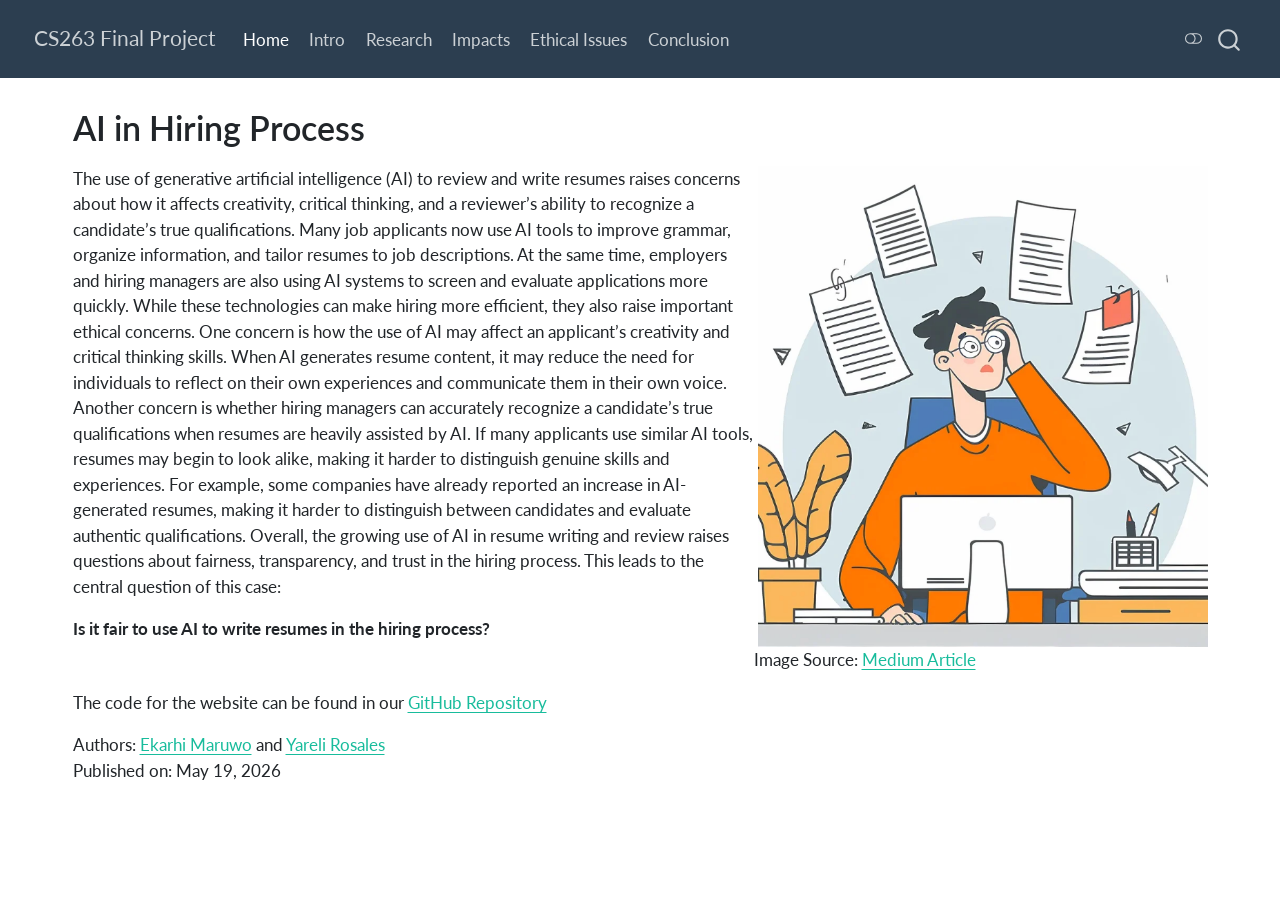
==== docs/index.html @ 31f20300 "More changes to the index/home file" ====
<!DOCTYPE html>
<html xmlns="http://www.w3.org/1999/xhtml" lang="en" xml:lang="en"><head>

<meta charset="utf-8">
<meta name="generator" content="quarto-1.8.25">

<meta name="viewport" content="width=device-width, initial-scale=1.0, user-scalable=yes">


<title>AI in Hiring Process – CS263 Final Project</title>
<style>
code{white-space: pre-wrap;}
span.smallcaps{font-variant: small-caps;}
div.columns{display: flex; gap: min(4vw, 1.5em);}
div.column{flex: auto; overflow-x: auto;}
div.hanging-indent{margin-left: 1.5em; text-indent: -1.5em;}
ul.task-list{list-style: none;}
ul.task-list li input[type="checkbox"] {
  width: 0.8em;
  margin: 0 0.8em 0.2em -1em; /* quarto-specific, see https://github.com/quarto-dev/quarto-cli/issues/4556 */ 
  vertical-align: middle;
}
</style>


<script src="site_libs/quarto-nav/quarto-nav.js"></script>
<script src="site_libs/quarto-nav/headroom.min.js"></script>
<script src="site_libs/clipboard/clipboard.min.js"></script>
<script src="site_libs/quarto-search/autocomplete.umd.js"></script>
<script src="site_libs/quarto-search/fuse.min.js"></script>
<script src="site_libs/quarto-search/quarto-search.js"></script>
<meta name="quarto:offset" content="./">
<script src="site_libs/quarto-html/quarto.js" type="module"></script>
<script src="site_libs/quarto-html/tabsets/tabsets.js" type="module"></script>
<script src="site_libs/quarto-html/axe/axe-check.js" type="module"></script>
<script src="site_libs/quarto-html/popper.min.js"></script>
<script src="site_libs/quarto-html/tippy.umd.min.js"></script>
<script src="site_libs/quarto-html/anchor.min.js"></script>
<link href="site_libs/quarto-html/tippy.css" rel="stylesheet">
<link href="site_libs/quarto-html/quarto-syntax-highlighting-7b89279ff1a6dce999919e0e67d4d9ec.css" rel="stylesheet" class="quarto-color-scheme" id="quarto-text-highlighting-styles">
<link href="site_libs/quarto-html/quarto-syntax-highlighting-dark-707d8167ce6003fca903bfe2be84ab7f.css" rel="stylesheet" class="quarto-color-scheme quarto-color-alternate" id="quarto-text-highlighting-styles">
<link href="site_libs/quarto-html/quarto-syntax-highlighting-7b89279ff1a6dce999919e0e67d4d9ec.css" rel="stylesheet" class="quarto-color-scheme-extra" id="quarto-text-highlighting-styles">
<script src="site_libs/bootstrap/bootstrap.min.js"></script>
<link href="site_libs/bootstrap/bootstrap-icons.css" rel="stylesheet">
<link href="site_libs/bootstrap/bootstrap-f93c2b1f3f0577f377aefa4848a86a36.min.css" rel="stylesheet" append-hash="true" class="quarto-color-scheme" id="quarto-bootstrap" data-mode="light">
<link href="site_libs/bootstrap/bootstrap-dark-0d4a9d19931feb4fee1ddab4b2489000.min.css" rel="stylesheet" append-hash="true" class="quarto-color-scheme quarto-color-alternate" id="quarto-bootstrap" data-mode="dark">
<link href="site_libs/bootstrap/bootstrap-f93c2b1f3f0577f377aefa4848a86a36.min.css" rel="stylesheet" append-hash="true" class="quarto-color-scheme-extra" id="quarto-bootstrap" data-mode="light">
<script id="quarto-search-options" type="application/json">{
  "location": "navbar",
  "copy-button": false,
  "collapse-after": 3,
  "panel-placement": "end",
  "type": "overlay",
  "limit": 50,
  "keyboard-shortcut": [
    "f",
    "/",
    "s"
  ],
  "show-item-context": false,
  "language": {
    "search-no-results-text": "No results",
    "search-matching-documents-text": "matching documents",
    "search-copy-link-title": "Copy link to search",
    "search-hide-matches-text": "Hide additional matches",
    "search-more-match-text": "more match in this document",
    "search-more-matches-text": "more matches in this document",
    "search-clear-button-title": "Clear",
    "search-text-placeholder": "",
    "search-detached-cancel-button-title": "Cancel",
    "search-submit-button-title": "Submit",
    "search-label": "Search"
  }
}</script>


<link rel="stylesheet" href="styles.css">
</head>

<body class="nav-fixed quarto-light"><script id="quarto-html-before-body" type="application/javascript">
    const toggleBodyColorMode = (bsSheetEl) => {
      const mode = bsSheetEl.getAttribute("data-mode");
      const bodyEl = window.document.querySelector("body");
      if (mode === "dark") {
        bodyEl.classList.add("quarto-dark");
        bodyEl.classList.remove("quarto-light");
      } else {
        bodyEl.classList.add("quarto-light");
        bodyEl.classList.remove("quarto-dark");
      }
    }
    const toggleBodyColorPrimary = () => {
      const bsSheetEl = window.document.querySelector("link#quarto-bootstrap:not([rel=disabled-stylesheet])");
      if (bsSheetEl) {
        toggleBodyColorMode(bsSheetEl);
      }
    }
    const setColorSchemeToggle = (alternate) => {
      const toggles = window.document.querySelectorAll('.quarto-color-scheme-toggle');
      for (let i=0; i < toggles.length; i++) {
        const toggle = toggles[i];
        if (toggle) {
          if (alternate) {
            toggle.classList.add("alternate");
          } else {
            toggle.classList.remove("alternate");
          }
        }
      }
    };
    const toggleColorMode = (alternate) => {
      // Switch the stylesheets
      const primaryStylesheets = window.document.querySelectorAll('link.quarto-color-scheme:not(.quarto-color-alternate)');
      const alternateStylesheets = window.document.querySelectorAll('link.quarto-color-scheme.quarto-color-alternate');
      manageTransitions('#quarto-margin-sidebar .nav-link', false);
      if (alternate) {
        // note: dark is layered on light, we don't disable primary!
        enableStylesheet(alternateStylesheets);
        for (const sheetNode of alternateStylesheets) {
          if (sheetNode.id === "quarto-bootstrap") {
            toggleBodyColorMode(sheetNode);
          }
        }
      } else {
        disableStylesheet(alternateStylesheets);
        enableStylesheet(primaryStylesheets)
        toggleBodyColorPrimary();
      }
      manageTransitions('#quarto-margin-sidebar .nav-link', true);
      // Switch the toggles
      setColorSchemeToggle(alternate)
      // Hack to workaround the fact that safari doesn't
      // properly recolor the scrollbar when toggling (#1455)
      if (navigator.userAgent.indexOf('Safari') > 0 && navigator.userAgent.indexOf('Chrome') == -1) {
        manageTransitions("body", false);
        window.scrollTo(0, 1);
        setTimeout(() => {
          window.scrollTo(0, 0);
          manageTransitions("body", true);
        }, 40);
      }
    }
    const disableStylesheet = (stylesheets) => {
      for (let i=0; i < stylesheets.length; i++) {
        const stylesheet = stylesheets[i];
        stylesheet.rel = 'disabled-stylesheet';
      }
    }
    const enableStylesheet = (stylesheets) => {
      for (let i=0; i < stylesheets.length; i++) {
        const stylesheet = stylesheets[i];
        if(stylesheet.rel !== 'stylesheet') { // for Chrome, which will still FOUC without this check
          stylesheet.rel = 'stylesheet';
        }
      }
    }
    const manageTransitions = (selector, allowTransitions) => {
      const els = window.document.querySelectorAll(selector);
      for (let i=0; i < els.length; i++) {
        const el = els[i];
        if (allowTransitions) {
          el.classList.remove('notransition');
        } else {
          el.classList.add('notransition');
        }
      }
    }
    const isFileUrl = () => {
      return window.location.protocol === 'file:';
    }
    const hasAlternateSentinel = () => {
      let styleSentinel = getColorSchemeSentinel();
      if (styleSentinel !== null) {
        return styleSentinel === "alternate";
      } else {
        return false;
      }
    }
    const setStyleSentinel = (alternate) => {
      const value = alternate ? "alternate" : "default";
      if (!isFileUrl()) {
        window.localStorage.setItem("quarto-color-scheme", value);
      } else {
        localAlternateSentinel = value;
      }
    }
    const getColorSchemeSentinel = () => {
      if (!isFileUrl()) {
        const storageValue = window.localStorage.getItem("quarto-color-scheme");
        return storageValue != null ? storageValue : localAlternateSentinel;
      } else {
        return localAlternateSentinel;
      }
    }
    const toggleGiscusIfUsed = (isAlternate, darkModeDefault) => {
      const baseTheme = document.querySelector('#giscus-base-theme')?.value ?? 'light';
      const alternateTheme = document.querySelector('#giscus-alt-theme')?.value ?? 'dark';
      let newTheme = '';
      if(authorPrefersDark) {
        newTheme = isAlternate ? baseTheme : alternateTheme;
      } else {
        newTheme = isAlternate ? alternateTheme : baseTheme;
      }
      const changeGiscusTheme = () => {
        // From: https://github.com/giscus/giscus/issues/336
        const sendMessage = (message) => {
          const iframe = document.querySelector('iframe.giscus-frame');
          if (!iframe) return;
          iframe.contentWindow.postMessage({ giscus: message }, 'https://giscus.app');
        }
        sendMessage({
          setConfig: {
            theme: newTheme
          }
        });
      }
      const isGiscussLoaded = window.document.querySelector('iframe.giscus-frame') !== null;
      if (isGiscussLoaded) {
        changeGiscusTheme();
      }
    };
    const authorPrefersDark = false;
    const darkModeDefault = authorPrefersDark;
      document.querySelector('link#quarto-text-highlighting-styles.quarto-color-scheme-extra').rel = 'disabled-stylesheet';
      document.querySelector('link#quarto-bootstrap.quarto-color-scheme-extra').rel = 'disabled-stylesheet';
    let localAlternateSentinel = darkModeDefault ? 'alternate' : 'default';
    // Dark / light mode switch
    window.quartoToggleColorScheme = () => {
      // Read the current dark / light value
      let toAlternate = !hasAlternateSentinel();
      toggleColorMode(toAlternate);
      setStyleSentinel(toAlternate);
      toggleGiscusIfUsed(toAlternate, darkModeDefault);
      window.dispatchEvent(new Event('resize'));
    };
    // Switch to dark mode if need be
    if (hasAlternateSentinel()) {
      toggleColorMode(true);
    } else {
      toggleColorMode(false);
    }
  </script>

<div id="quarto-search-results"></div>
  <header id="quarto-header" class="headroom fixed-top">
    <nav class="navbar navbar-expand-lg " data-bs-theme="dark">
      <div class="navbar-container container-fluid">
      <div class="navbar-brand-container mx-auto">
    <a href="./index.html" class="navbar-brand navbar-brand-logo">
    </a>
    <a class="navbar-brand" href="./index.html">
    <span class="navbar-title">CS263 Final Project</span>
    </a>
  </div>
            <div id="quarto-search" class="" title="Search"></div>
          <button class="navbar-toggler" type="button" data-bs-toggle="collapse" data-bs-target="#navbarCollapse" aria-controls="navbarCollapse" role="menu" aria-expanded="false" aria-label="Toggle navigation" onclick="if (window.quartoToggleHeadroom) { window.quartoToggleHeadroom(); }">
  <span class="navbar-toggler-icon"></span>
</button>
          <div class="collapse navbar-collapse" id="navbarCollapse">
            <ul class="navbar-nav navbar-nav-scroll me-auto">
  <li class="nav-item">
    <a class="nav-link active" href="./index.html" aria-current="page"> 
<span class="menu-text">Home</span></a>
  </li>  
  <li class="nav-item">
    <a class="nav-link" href="./intro.html"> 
<span class="menu-text">Intro</span></a>
  </li>  
  <li class="nav-item">
    <a class="nav-link" href="./research.html"> 
<span class="menu-text">Research</span></a>
  </li>  
  <li class="nav-item">
    <a class="nav-link" href="./impacts.html"> 
<span class="menu-text">Impacts</span></a>
  </li>  
  <li class="nav-item">
    <a class="nav-link" href="./ethics.html"> 
<span class="menu-text">Ethical Issues</span></a>
  </li>  
  <li class="nav-item">
    <a class="nav-link" href="./reflection.html"> 
<span class="menu-text">Conclusion</span></a>
  </li>  
</ul>
          </div> <!-- /navcollapse -->
            <div class="quarto-navbar-tools">
  <a href="" class="quarto-color-scheme-toggle quarto-navigation-tool  px-1" onclick="window.quartoToggleColorScheme(); return false;" title="Toggle dark mode"><i class="bi"></i></a>
</div>
      </div> <!-- /container-fluid -->
    </nav>
</header>
<!-- content -->
<div id="quarto-content" class="quarto-container page-columns page-rows-contents page-layout-full page-navbar">
<!-- sidebar -->
<!-- margin-sidebar -->
    <div id="quarto-margin-sidebar" class="sidebar margin-sidebar zindex-bottom">
        
    </div>
<!-- main -->
<main class="content column-page" id="quarto-document-content">


<header id="title-block-header" class="quarto-title-block default">
<div class="quarto-title">
<h1 class="title">AI in Hiring Process</h1>
</div>



<div class="quarto-title-meta column-page">

    
  
    
  </div>
  


</header>


<div class="columns">
<div class="column" style="width:60%;">
<p>The use of generative artificial intelligence (AI) to review and write resumes raises concerns about how it affects creativity, critical thinking, and a reviewer’s ability to recognize a candidate’s true qualifications. Many job applicants now use AI tools to improve grammar, organize information, and tailor resumes to job descriptions. At the same time, employers and hiring managers are also using AI systems to screen and evaluate applications more quickly. While these technologies can make hiring more efficient, they also raise important ethical concerns. One concern is how the use of AI may affect an applicant’s creativity and critical thinking skills. When AI generates resume content, it may reduce the need for individuals to reflect on their own experiences and communicate them in their own voice. Another concern is whether hiring managers can accurately recognize a candidate’s true qualifications when resumes are heavily assisted by AI. If many applicants use similar AI tools, resumes may begin to look alike, making it harder to distinguish genuine skills and experiences. For example, some companies have already reported an increase in AI-generated resumes, making it harder to distinguish between candidates and evaluate authentic qualifications. Overall, the growing use of AI in resume writing and review raises questions about fairness, transparency, and trust in the hiring process. This leads to the central question of this case:</p>
<p><strong>Is it fair to use AI to write resumes in the hiring process? </strong></p>
</div><div class="column" style="width:40%;">
<p><img src="resume.png" class="img-fluid" alt="Person with resumes floating over their head with a distressed look on their face."> Image Source: <a href="https://medium.com/@chrislele/resume-builders-are-they-worth-it-306146908122">Medium Article</a></p>
</div>
</div>
<p>The code for the website can be found in our <a href="https://github.com/yareli-rosales/CS263_Final">GitHub Repository</a></p>
<p>Authors: <a href="mailto:maruwo1@stolaf.edu">Ekarhi Maruwo</a> and <a href="mailto:rosale6@stolaf.edu">Yareli Rosales</a><br>
Published on: May 19, 2026</p>



</main> <!-- /main -->
<script id="quarto-html-after-body" type="application/javascript">
  window.document.addEventListener("DOMContentLoaded", function (event) {
    // Ensure there is a toggle, if there isn't float one in the top right
    if (window.document.querySelector('.quarto-color-scheme-toggle') === null) {
      const a = window.document.createElement('a');
      a.classList.add('top-right');
      a.classList.add('quarto-color-scheme-toggle');
      a.href = "";
      a.onclick = function() { try { window.quartoToggleColorScheme(); } catch {} return false; };
      const i = window.document.createElement("i");
      i.classList.add('bi');
      a.appendChild(i);
      window.document.body.appendChild(a);
    }
    setColorSchemeToggle(hasAlternateSentinel())
    const icon = "";
    const anchorJS = new window.AnchorJS();
    anchorJS.options = {
      placement: 'right',
      icon: icon
    };
    anchorJS.add('.anchored');
    const isCodeAnnotation = (el) => {
      for (const clz of el.classList) {
        if (clz.startsWith('code-annotation-')) {                     
          return true;
        }
      }
      return false;
    }
    const onCopySuccess = function(e) {
      // button target
      const button = e.trigger;
      // don't keep focus
      button.blur();
      // flash "checked"
      button.classList.add('code-copy-button-checked');
      var currentTitle = button.getAttribute("title");
      button.setAttribute("title", "Copied!");
      let tooltip;
      if (window.bootstrap) {
        button.setAttribute("data-bs-toggle", "tooltip");
        button.setAttribute("data-bs-placement", "left");
        button.setAttribute("data-bs-title", "Copied!");
        tooltip = new bootstrap.Tooltip(button, 
          { trigger: "manual", 
            customClass: "code-copy-button-tooltip",
            offset: [0, -8]});
        tooltip.show();    
      }
      setTimeout(function() {
        if (tooltip) {
          tooltip.hide();
          button.removeAttribute("data-bs-title");
          button.removeAttribute("data-bs-toggle");
          button.removeAttribute("data-bs-placement");
        }
        button.setAttribute("title", currentTitle);
        button.classList.remove('code-copy-button-checked');
      }, 1000);
      // clear code selection
      e.clearSelection();
    }
    const getTextToCopy = function(trigger) {
      const outerScaffold = trigger.parentElement.cloneNode(true);
      const codeEl = outerScaffold.querySelector('code');
      for (const childEl of codeEl.children) {
        if (isCodeAnnotation(childEl)) {
          childEl.remove();
        }
      }
      return codeEl.innerText;
    }
    const clipboard = new window.ClipboardJS('.code-copy-button:not([data-in-quarto-modal])', {
      text: getTextToCopy
    });
    clipboard.on('success', onCopySuccess);
    if (window.document.getElementById('quarto-embedded-source-code-modal')) {
      const clipboardModal = new window.ClipboardJS('.code-copy-button[data-in-quarto-modal]', {
        text: getTextToCopy,
        container: window.document.getElementById('quarto-embedded-source-code-modal')
      });
      clipboardModal.on('success', onCopySuccess);
    }
      var localhostRegex = new RegExp(/^(?:http|https):\/\/localhost\:?[0-9]*\//);
      var mailtoRegex = new RegExp(/^mailto:/);
        var filterRegex = new RegExp('/' + window.location.host + '/');
      var isInternal = (href) => {
          return filterRegex.test(href) || localhostRegex.test(href) || mailtoRegex.test(href);
      }
      // Inspect non-navigation links and adorn them if external
     var links = window.document.querySelectorAll('a[href]:not(.nav-link):not(.navbar-brand):not(.toc-action):not(.sidebar-link):not(.sidebar-item-toggle):not(.pagination-link):not(.no-external):not([aria-hidden]):not(.dropdown-item):not(.quarto-navigation-tool):not(.about-link)');
      for (var i=0; i<links.length; i++) {
        const link = links[i];
        if (!isInternal(link.href)) {
          // undo the damage that might have been done by quarto-nav.js in the case of
          // links that we want to consider external
          if (link.dataset.originalHref !== undefined) {
            link.href = link.dataset.originalHref;
          }
        }
      }
    function tippyHover(el, contentFn, onTriggerFn, onUntriggerFn) {
      const config = {
        allowHTML: true,
        maxWidth: 500,
        delay: 100,
        arrow: false,
        appendTo: function(el) {
            return el.parentElement;
        },
        interactive: true,
        interactiveBorder: 10,
        theme: 'quarto',
        placement: 'bottom-start',
      };
      if (contentFn) {
        config.content = contentFn;
      }
      if (onTriggerFn) {
        config.onTrigger = onTriggerFn;
      }
      if (onUntriggerFn) {
        config.onUntrigger = onUntriggerFn;
      }
      window.tippy(el, config); 
    }
    const noterefs = window.document.querySelectorAll('a[role="doc-noteref"]');
    for (var i=0; i<noterefs.length; i++) {
      const ref = noterefs[i];
      tippyHover(ref, function() {
        // use id or data attribute instead here
        let href = ref.getAttribute('data-footnote-href') || ref.getAttribute('href');
        try { href = new URL(href).hash; } catch {}
        const id = href.replace(/^#\/?/, "");
        const note = window.document.getElementById(id);
        if (note) {
          return note.innerHTML;
        } else {
          return "";
        }
      });
    }
    const xrefs = window.document.querySelectorAll('a.quarto-xref');
    const processXRef = (id, note) => {
      // Strip column container classes
      const stripColumnClz = (el) => {
        el.classList.remove("page-full", "page-columns");
        if (el.children) {
          for (const child of el.children) {
            stripColumnClz(child);
          }
        }
      }
      stripColumnClz(note)
      if (id === null || id.startsWith('sec-')) {
        // Special case sections, only their first couple elements
        const container = document.createElement("div");
        if (note.children && note.children.length > 2) {
          container.appendChild(note.children[0].cloneNode(true));
          for (let i = 1; i < note.children.length; i++) {
            const child = note.children[i];
            if (child.tagName === "P" && child.innerText === "") {
              continue;
            } else {
              container.appendChild(child.cloneNode(true));
              break;
            }
          }
          if (window.Quarto?.typesetMath) {
            window.Quarto.typesetMath(container);
          }
          return container.innerHTML
        } else {
          if (window.Quarto?.typesetMath) {
            window.Quarto.typesetMath(note);
          }
          return note.innerHTML;
        }
      } else {
        // Remove any anchor links if they are present
        const anchorLink = note.querySelector('a.anchorjs-link');
        if (anchorLink) {
          anchorLink.remove();
        }
        if (window.Quarto?.typesetMath) {
          window.Quarto.typesetMath(note);
        }
        if (note.classList.contains("callout")) {
          return note.outerHTML;
        } else {
          return note.innerHTML;
        }
      }
    }
    for (var i=0; i<xrefs.length; i++) {
      const xref = xrefs[i];
      tippyHover(xref, undefined, function(instance) {
        instance.disable();
        let url = xref.getAttribute('href');
        let hash = undefined; 
        if (url.startsWith('#')) {
          hash = url;
        } else {
          try { hash = new URL(url).hash; } catch {}
        }
        if (hash) {
          const id = hash.replace(/^#\/?/, "");
          const note = window.document.getElementById(id);
          if (note !== null) {
            try {
              const html = processXRef(id, note.cloneNode(true));
              instance.setContent(html);
            } finally {
              instance.enable();
              instance.show();
            }
          } else {
            // See if we can fetch this
            fetch(url.split('#')[0])
            .then(res => res.text())
            .then(html => {
              const parser = new DOMParser();
              const htmlDoc = parser.parseFromString(html, "text/html");
              const note = htmlDoc.getElementById(id);
              if (note !== null) {
                const html = processXRef(id, note);
                instance.setContent(html);
              } 
            }).finally(() => {
              instance.enable();
              instance.show();
            });
          }
        } else {
          // See if we can fetch a full url (with no hash to target)
          // This is a special case and we should probably do some content thinning / targeting
          fetch(url)
          .then(res => res.text())
          .then(html => {
            const parser = new DOMParser();
            const htmlDoc = parser.parseFromString(html, "text/html");
            const note = htmlDoc.querySelector('main.content');
            if (note !== null) {
              // This should only happen for chapter cross references
              // (since there is no id in the URL)
              // remove the first header
              if (note.children.length > 0 && note.children[0].tagName === "HEADER") {
                note.children[0].remove();
              }
              const html = processXRef(null, note);
              instance.setContent(html);
            } 
          }).finally(() => {
            instance.enable();
            instance.show();
          });
        }
      }, function(instance) {
      });
    }
        let selectedAnnoteEl;
        const selectorForAnnotation = ( cell, annotation) => {
          let cellAttr = 'data-code-cell="' + cell + '"';
          let lineAttr = 'data-code-annotation="' +  annotation + '"';
          const selector = 'span[' + cellAttr + '][' + lineAttr + ']';
          return selector;
        }
        const selectCodeLines = (annoteEl) => {
          const doc = window.document;
          const targetCell = annoteEl.getAttribute("data-target-cell");
          const targetAnnotation = annoteEl.getAttribute("data-target-annotation");
          const annoteSpan = window.document.querySelector(selectorForAnnotation(targetCell, targetAnnotation));
          const lines = annoteSpan.getAttribute("data-code-lines").split(",");
          const lineIds = lines.map((line) => {
            return targetCell + "-" + line;
          })
          let top = null;
          let height = null;
          let parent = null;
          if (lineIds.length > 0) {
              //compute the position of the single el (top and bottom and make a div)
              const el = window.document.getElementById(lineIds[0]);
              top = el.offsetTop;
              height = el.offsetHeight;
              parent = el.parentElement.parentElement;
            if (lineIds.length > 1) {
              const lastEl = window.document.getElementById(lineIds[lineIds.length - 1]);
              const bottom = lastEl.offsetTop + lastEl.offsetHeight;
              height = bottom - top;
            }
            if (top !== null && height !== null && parent !== null) {
              // cook up a div (if necessary) and position it 
              let div = window.document.getElementById("code-annotation-line-highlight");
              if (div === null) {
                div = window.document.createElement("div");
                div.setAttribute("id", "code-annotation-line-highlight");
                div.style.position = 'absolute';
                parent.appendChild(div);
              }
              div.style.top = top - 2 + "px";
              div.style.height = height + 4 + "px";
              div.style.left = 0;
              let gutterDiv = window.document.getElementById("code-annotation-line-highlight-gutter");
              if (gutterDiv === null) {
                gutterDiv = window.document.createElement("div");
                gutterDiv.setAttribute("id", "code-annotation-line-highlight-gutter");
                gutterDiv.style.position = 'absolute';
                const codeCell = window.document.getElementById(targetCell);
                const gutter = codeCell.querySelector('.code-annotation-gutter');
                gutter.appendChild(gutterDiv);
              }
              gutterDiv.style.top = top - 2 + "px";
              gutterDiv.style.height = height + 4 + "px";
            }
            selectedAnnoteEl = annoteEl;
          }
        };
        const unselectCodeLines = () => {
          const elementsIds = ["code-annotation-line-highlight", "code-annotation-line-highlight-gutter"];
          elementsIds.forEach((elId) => {
            const div = window.document.getElementById(elId);
            if (div) {
              div.remove();
            }
          });
          selectedAnnoteEl = undefined;
        };
          // Handle positioning of the toggle
      window.addEventListener(
        "resize",
        throttle(() => {
          elRect = undefined;
          if (selectedAnnoteEl) {
            selectCodeLines(selectedAnnoteEl);
          }
        }, 10)
      );
      function throttle(fn, ms) {
      let throttle = false;
      let timer;
        return (...args) => {
          if(!throttle) { // first call gets through
              fn.apply(this, args);
              throttle = true;
          } else { // all the others get throttled
              if(timer) clearTimeout(timer); // cancel #2
              timer = setTimeout(() => {
                fn.apply(this, args);
                timer = throttle = false;
              }, ms);
          }
        };
      }
        // Attach click handler to the DT
        const annoteDls = window.document.querySelectorAll('dt[data-target-cell]');
        for (const annoteDlNode of annoteDls) {
          annoteDlNode.addEventListener('click', (event) => {
            const clickedEl = event.target;
            if (clickedEl !== selectedAnnoteEl) {
              unselectCodeLines();
              const activeEl = window.document.querySelector('dt[data-target-cell].code-annotation-active');
              if (activeEl) {
                activeEl.classList.remove('code-annotation-active');
              }
              selectCodeLines(clickedEl);
              clickedEl.classList.add('code-annotation-active');
            } else {
              // Unselect the line
              unselectCodeLines();
              clickedEl.classList.remove('code-annotation-active');
            }
          });
        }
    const findCites = (el) => {
      const parentEl = el.parentElement;
      if (parentEl) {
        const cites = parentEl.dataset.cites;
        if (cites) {
          return {
            el,
            cites: cites.split(' ')
          };
        } else {
          return findCites(el.parentElement)
        }
      } else {
        return undefined;
      }
    };
    var bibliorefs = window.document.querySelectorAll('a[role="doc-biblioref"]');
    for (var i=0; i<bibliorefs.length; i++) {
      const ref = bibliorefs[i];
      const citeInfo = findCites(ref);
      if (citeInfo) {
        tippyHover(citeInfo.el, function() {
          var popup = window.document.createElement('div');
          citeInfo.cites.forEach(function(cite) {
            var citeDiv = window.document.createElement('div');
            citeDiv.classList.add('hanging-indent');
            citeDiv.classList.add('csl-entry');
            var biblioDiv = window.document.getElementById('ref-' + cite);
            if (biblioDiv) {
              citeDiv.innerHTML = biblioDiv.innerHTML;
            }
            popup.appendChild(citeDiv);
          });
          return popup.innerHTML;
        });
      }
    }
  });
  </script>
</div> <!-- /content -->




</body></html>
---- docs/site_libs/quarto-html/tippy.css ----
.tippy-box[data-animation=fade][data-state=hidden]{opacity:0}[data-tippy-root]{max-width:calc(100vw - 10px)}.tippy-box{position:relative;background-color:#333;color:#fff;border-radius:4px;font-size:14px;line-height:1.4;white-space:normal;outline:0;transition-property:transform,visibility,opacity}.tippy-box[data-placement^=top]>.tippy-arrow{bottom:0}.tippy-box[data-placement^=top]>.tippy-arrow:before{bottom:-7px;left:0;border-width:8px 8px 0;border-top-color:initial;transform-origin:center top}.tippy-box[data-placement^=bottom]>.tippy-arrow{top:0}.tippy-box[data-placement^=bottom]>.tippy-arrow:before{top:-7px;left:0;border-width:0 8px 8px;border-bottom-color:initial;transform-origin:center bottom}.tippy-box[data-placement^=left]>.tippy-arrow{right:0}.tippy-box[data-placement^=left]>.tippy-arrow:before{border-width:8px 0 8px 8px;border-left-color:initial;right:-7px;transform-origin:center left}.tippy-box[data-placement^=right]>.tippy-arrow{left:0}.tippy-box[data-placement^=right]>.tippy-arrow:before{left:-7px;border-width:8px 8px 8px 0;border-right-color:initial;transform-origin:center right}.tippy-box[data-inertia][data-state=visible]{transition-timing-function:cubic-bezier(.54,1.5,.38,1.11)}.tippy-arrow{width:16px;height:16px;color:#333}.tippy-arrow:before{content:"";position:absolute;border-color:transparent;border-style:solid}.tippy-content{position:relative;padding:5px 9px;z-index:1}
---- docs/site_libs/quarto-html/quarto-syntax-highlighting-7b89279ff1a6dce999919e0e67d4d9ec.css ----
/* quarto syntax highlight colors */
:root {
  --quarto-hl-ot-color: #003B4F;
  --quarto-hl-at-color: #657422;
  --quarto-hl-ss-color: #20794D;
  --quarto-hl-an-color: #5E5E5E;
  --quarto-hl-fu-color: #4758AB;
  --quarto-hl-st-color: #20794D;
  --quarto-hl-cf-color: #003B4F;
  --quarto-hl-op-color: #5E5E5E;
  --quarto-hl-er-color: #AD0000;
  --quarto-hl-bn-color: #AD0000;
  --quarto-hl-al-color: #AD0000;
  --quarto-hl-va-color: #111111;
  --quarto-hl-bu-color: inherit;
  --quarto-hl-ex-color: inherit;
  --quarto-hl-pp-color: #AD0000;
  --quarto-hl-in-color: #5E5E5E;
  --quarto-hl-vs-color: #20794D;
  --quarto-hl-wa-color: #5E5E5E;
  --quarto-hl-do-color: #5E5E5E;
  --quarto-hl-im-color: #00769E;
  --quarto-hl-ch-color: #20794D;
  --quarto-hl-dt-color: #AD0000;
  --quarto-hl-fl-color: #AD0000;
  --quarto-hl-co-color: #5E5E5E;
  --quarto-hl-cv-color: #5E5E5E;
  --quarto-hl-cn-color: #8f5902;
  --quarto-hl-sc-color: #5E5E5E;
  --quarto-hl-dv-color: #AD0000;
  --quarto-hl-kw-color: #003B4F;
}

/* other quarto variables */
:root {
  --quarto-font-monospace: SFMono-Regular, Menlo, Monaco, Consolas, "Liberation Mono", "Courier New", monospace;
}

/* syntax highlight based on Pandoc's rules */
pre > code.sourceCode > span {
  color: #003B4F;
}

code.sourceCode > span {
  color: #003B4F;
}

div.sourceCode,
div.sourceCode pre.sourceCode {
  color: #003B4F;
}

/* Normal */
code span {
  color: #003B4F;
}

/* Alert */
code span.al {
  color: #AD0000;
  font-style: inherit;
}

/* Annotation */
code span.an {
  color: #5E5E5E;
  font-style: inherit;
}

/* Attribute */
code span.at {
  color: #657422;
  font-style: inherit;
}

/* BaseN */
code span.bn {
  color: #AD0000;
  font-style: inherit;
}

/* BuiltIn */
code span.bu {
  font-style: inherit;
}

/* ControlFlow */
code span.cf {
  color: #003B4F;
  font-weight: bold;
  font-style: inherit;
}

/* Char */
code span.ch {
  color: #20794D;
  font-style: inherit;
}

/* Constant */
code span.cn {
  color: #8f5902;
  font-style: inherit;
}

/* Comment */
code span.co {
  color: #5E5E5E;
  font-style: inherit;
}

/* CommentVar */
code span.cv {
  color: #5E5E5E;
  font-style: italic;
}

/* Documentation */
code span.do {
  color: #5E5E5E;
  font-style: italic;
}

/* DataType */
code span.dt {
  color: #AD0000;
  font-style: inherit;
}

/* DecVal */
code span.dv {
  color: #AD0000;
  font-style: inherit;
}

/* Error */
code span.er {
  color: #AD0000;
  font-style: inherit;
}

/* Extension */
code span.ex {
  font-style: inherit;
}

/* Float */
code span.fl {
  color: #AD0000;
  font-style: inherit;
}

/* Function */
code span.fu {
  color: #4758AB;
  font-style: inherit;
}

/* Import */
code span.im {
  color: #00769E;
  font-style: inherit;
}

/* Information */
code span.in {
  color: #5E5E5E;
  font-style: inherit;
}

/* Keyword */
code span.kw {
  color: #003B4F;
  font-weight: bold;
  font-style: inherit;
}

/* Operator */
code span.op {
  color: #5E5E5E;
  font-style: inherit;
}

/* Other */
code span.ot {
  color: #003B4F;
  font-style: inherit;
}

/* Preprocessor */
code span.pp {
  color: #AD0000;
  font-style: inherit;
}

/* SpecialChar */
code span.sc {
  color: #5E5E5E;
  font-style: inherit;
}

/* SpecialString */
code span.ss {
  color: #20794D;
  font-style: inherit;
}

/* String */
code span.st {
  color: #20794D;
  font-style: inherit;
}

/* Variable */
code span.va {
  color: #111111;
  font-style: inherit;
}

/* VerbatimString */
code span.vs {
  color: #20794D;
  font-style: inherit;
}

/* Warning */
code span.wa {
  color: #5E5E5E;
  font-style: italic;
}

.prevent-inlining {
  content: "</";
}

/*# sourceMappingURL=3944bc705cfaf4c80e56f77c5205168a.css.map */
---- docs/site_libs/quarto-html/quarto-syntax-highlighting-dark-707d8167ce6003fca903bfe2be84ab7f.css ----
/* quarto syntax highlight colors */
:root {
  --quarto-hl-al-color: #f07178;
  --quarto-hl-an-color: #d4d0ab;
  --quarto-hl-at-color: #00e0e0;
  --quarto-hl-bn-color: #d4d0ab;
  --quarto-hl-bu-color: #abe338;
  --quarto-hl-ch-color: #abe338;
  --quarto-hl-co-color: #f8f8f2;
  --quarto-hl-cv-color: #ffd700;
  --quarto-hl-cn-color: #ffd700;
  --quarto-hl-cf-color: #ffa07a;
  --quarto-hl-dt-color: #ffa07a;
  --quarto-hl-dv-color: #d4d0ab;
  --quarto-hl-do-color: #f8f8f2;
  --quarto-hl-er-color: #f07178;
  --quarto-hl-ex-color: #00e0e0;
  --quarto-hl-fl-color: #d4d0ab;
  --quarto-hl-fu-color: #ffa07a;
  --quarto-hl-im-color: #abe338;
  --quarto-hl-in-color: #d4d0ab;
  --quarto-hl-kw-color: #ffa07a;
  --quarto-hl-op-color: #ffa07a;
  --quarto-hl-ot-color: #00e0e0;
  --quarto-hl-pp-color: #dcc6e0;
  --quarto-hl-re-color: #00e0e0;
  --quarto-hl-sc-color: #abe338;
  --quarto-hl-ss-color: #abe338;
  --quarto-hl-st-color: #abe338;
  --quarto-hl-va-color: #00e0e0;
  --quarto-hl-vs-color: #abe338;
  --quarto-hl-wa-color: #dcc6e0;
}

/* other quarto variables */
:root {
  --quarto-font-monospace: SFMono-Regular, Menlo, Monaco, Consolas, "Liberation Mono", "Courier New", monospace;
}

/* syntax highlight based on Pandoc's rules */
pre > code.sourceCode > span {
  color: #f8f8f2;
}

code.sourceCode > span {
  color: #f8f8f2;
}

div.sourceCode,
div.sourceCode pre.sourceCode {
  color: #f8f8f2;
}

/* Normal */
code span {
  color: #f8f8f2;
}

/* Alert */
code span.al {
  color: #f07178;
}

/* Annotation */
code span.an {
  color: #d4d0ab;
}

/* Attribute */
code span.at {
  color: #00e0e0;
}

/* BaseN */
code span.bn {
  color: #d4d0ab;
}

/* BuiltIn */
code span.bu {
  color: #abe338;
}

/* ControlFlow */
code span.cf {
  font-weight: bold;
  color: #ffa07a;
}

/* Char */
code span.ch {
  color: #abe338;
}

/* Constant */
code span.cn {
  color: #ffd700;
}

/* Comment */
code span.co {
  font-style: italic;
  color: #f8f8f2;
}

/* CommentVar */
code span.cv {
  color: #ffd700;
}

/* Documentation */
code span.do {
  color: #f8f8f2;
}

/* DataType */
code span.dt {
  color: #ffa07a;
}

/* DecVal */
code span.dv {
  color: #d4d0ab;
}

/* Error */
code span.er {
  color: #f07178;
  text-decoration: underline;
}

/* Extension */
code span.ex {
  font-weight: bold;
  color: #00e0e0;
}

/* Float */
code span.fl {
  color: #d4d0ab;
}

/* Function */
code span.fu {
  color: #ffa07a;
}

/* Import */
code span.im {
  color: #abe338;
}

/* Information */
code span.in {
  color: #d4d0ab;
}

/* Keyword */
code span.kw {
  font-weight: bold;
  color: #ffa07a;
}

/* Operator */
code span.op {
  color: #ffa07a;
}

/* Other */
code span.ot {
  color: #00e0e0;
}

/* Preprocessor */
code span.pp {
  color: #dcc6e0;
}

/* RegionMarker */
code span.re {
  background-color: #f8f8f2;
  color: #00e0e0;
}

/* SpecialChar */
code span.sc {
  color: #abe338;
}

/* SpecialString */
code span.ss {
  color: #abe338;
}

/* String */
code span.st {
  color: #abe338;
}

/* Variable */
code span.va {
  color: #00e0e0;
}

/* VerbatimString */
code span.vs {
  color: #abe338;
}

/* Warning */
code span.wa {
  color: #dcc6e0;
}

.prevent-inlining {
  content: "</";
}

/*# sourceMappingURL=f5ab3bb6f5ded8da9f12dd3a91d3da26.css.map */
---- docs/site_libs/quarto-html/quarto-syntax-highlighting-7b89279ff1a6dce999919e0e67d4d9ec.css ----
/* quarto syntax highlight colors */
:root {
  --quarto-hl-ot-color: #003B4F;
  --quarto-hl-at-color: #657422;
  --quarto-hl-ss-color: #20794D;
  --quarto-hl-an-color: #5E5E5E;
  --quarto-hl-fu-color: #4758AB;
  --quarto-hl-st-color: #20794D;
  --quarto-hl-cf-color: #003B4F;
  --quarto-hl-op-color: #5E5E5E;
  --quarto-hl-er-color: #AD0000;
  --quarto-hl-bn-color: #AD0000;
  --quarto-hl-al-color: #AD0000;
  --quarto-hl-va-color: #111111;
  --quarto-hl-bu-color: inherit;
  --quarto-hl-ex-color: inherit;
  --quarto-hl-pp-color: #AD0000;
  --quarto-hl-in-color: #5E5E5E;
  --quarto-hl-vs-color: #20794D;
  --quarto-hl-wa-color: #5E5E5E;
  --quarto-hl-do-color: #5E5E5E;
  --quarto-hl-im-color: #00769E;
  --quarto-hl-ch-color: #20794D;
  --quarto-hl-dt-color: #AD0000;
  --quarto-hl-fl-color: #AD0000;
  --quarto-hl-co-color: #5E5E5E;
  --quarto-hl-cv-color: #5E5E5E;
  --quarto-hl-cn-color: #8f5902;
  --quarto-hl-sc-color: #5E5E5E;
  --quarto-hl-dv-color: #AD0000;
  --quarto-hl-kw-color: #003B4F;
}

/* other quarto variables */
:root {
  --quarto-font-monospace: SFMono-Regular, Menlo, Monaco, Consolas, "Liberation Mono", "Courier New", monospace;
}

/* syntax highlight based on Pandoc's rules */
pre > code.sourceCode > span {
  color: #003B4F;
}

code.sourceCode > span {
  color: #003B4F;
}

div.sourceCode,
div.sourceCode pre.sourceCode {
  color: #003B4F;
}

/* Normal */
code span {
  color: #003B4F;
}

/* Alert */
code span.al {
  color: #AD0000;
  font-style: inherit;
}

/* Annotation */
code span.an {
  color: #5E5E5E;
  font-style: inherit;
}

/* Attribute */
code span.at {
  color: #657422;
  font-style: inherit;
}

/* BaseN */
code span.bn {
  color: #AD0000;
  font-style: inherit;
}

/* BuiltIn */
code span.bu {
  font-style: inherit;
}

/* ControlFlow */
code span.cf {
  color: #003B4F;
  font-weight: bold;
  font-style: inherit;
}

/* Char */
code span.ch {
  color: #20794D;
  font-style: inherit;
}

/* Constant */
code span.cn {
  color: #8f5902;
  font-style: inherit;
}

/* Comment */
code span.co {
  color: #5E5E5E;
  font-style: inherit;
}

/* CommentVar */
code span.cv {
  color: #5E5E5E;
  font-style: italic;
}

/* Documentation */
code span.do {
  color: #5E5E5E;
  font-style: italic;
}

/* DataType */
code span.dt {
  color: #AD0000;
  font-style: inherit;
}

/* DecVal */
code span.dv {
  color: #AD0000;
  font-style: inherit;
}

/* Error */
code span.er {
  color: #AD0000;
  font-style: inherit;
}

/* Extension */
code span.ex {
  font-style: inherit;
}

/* Float */
code span.fl {
  color: #AD0000;
  font-style: inherit;
}

/* Function */
code span.fu {
  color: #4758AB;
  font-style: inherit;
}

/* Import */
code span.im {
  color: #00769E;
  font-style: inherit;
}

/* Information */
code span.in {
  color: #5E5E5E;
  font-style: inherit;
}

/* Keyword */
code span.kw {
  color: #003B4F;
  font-weight: bold;
  font-style: inherit;
}

/* Operator */
code span.op {
  color: #5E5E5E;
  font-style: inherit;
}

/* Other */
code span.ot {
  color: #003B4F;
  font-style: inherit;
}

/* Preprocessor */
code span.pp {
  color: #AD0000;
  font-style: inherit;
}

/* SpecialChar */
code span.sc {
  color: #5E5E5E;
  font-style: inherit;
}

/* SpecialString */
code span.ss {
  color: #20794D;
  font-style: inherit;
}

/* String */
code span.st {
  color: #20794D;
  font-style: inherit;
}

/* Variable */
code span.va {
  color: #111111;
  font-style: inherit;
}

/* VerbatimString */
code span.vs {
  color: #20794D;
  font-style: inherit;
}

/* Warning */
code span.wa {
  color: #5E5E5E;
  font-style: italic;
}

.prevent-inlining {
  content: "</";
}

/*# sourceMappingURL=3944bc705cfaf4c80e56f77c5205168a.css.map */
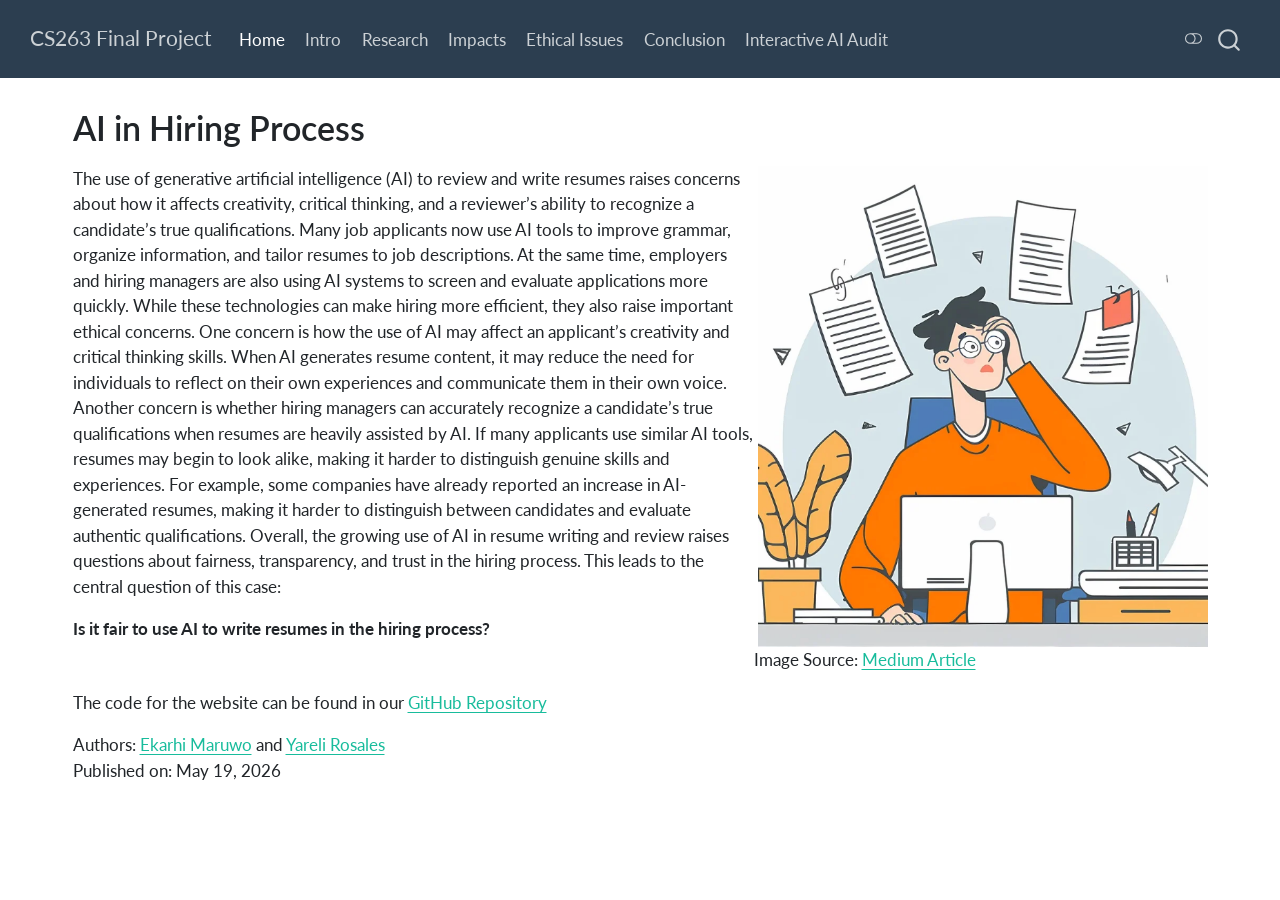
==== commit 4da08953: "changes for interactive" ====
--- a/docs/index.html
+++ b/docs/index.html
@@ -2,13 +2,16 @@
 <html xmlns="http://www.w3.org/1999/xhtml" lang="en" xml:lang="en"><head>
 
 <meta charset="utf-8">
-<meta name="generator" content="quarto-1.8.25">
+<meta name="generator" content="quarto-1.9.37">
 
 <meta name="viewport" content="width=device-width, initial-scale=1.0, user-scalable=yes">
 
 
 <title>AI in Hiring Process – CS263 Final Project</title>
 <style>
+/* Default styles provided by pandoc.
+** See https://pandoc.org/MANUAL.html#variables-for-html for config info.
+*/
 code{white-space: pre-wrap;}
 span.smallcaps{font-variant: small-caps;}
 div.columns{display: flex; gap: min(4vw, 1.5em);}
@@ -32,19 +35,18 @@
 <meta name="quarto:offset" content="./">
 <script src="site_libs/quarto-html/quarto.js" type="module"></script>
 <script src="site_libs/quarto-html/tabsets/tabsets.js" type="module"></script>
-<script src="site_libs/quarto-html/axe/axe-check.js" type="module"></script>
 <script src="site_libs/quarto-html/popper.min.js"></script>
 <script src="site_libs/quarto-html/tippy.umd.min.js"></script>
 <script src="site_libs/quarto-html/anchor.min.js"></script>
 <link href="site_libs/quarto-html/tippy.css" rel="stylesheet">
-<link href="site_libs/quarto-html/quarto-syntax-highlighting-7b89279ff1a6dce999919e0e67d4d9ec.css" rel="stylesheet" class="quarto-color-scheme" id="quarto-text-highlighting-styles">
-<link href="site_libs/quarto-html/quarto-syntax-highlighting-dark-707d8167ce6003fca903bfe2be84ab7f.css" rel="stylesheet" class="quarto-color-scheme quarto-color-alternate" id="quarto-text-highlighting-styles">
-<link href="site_libs/quarto-html/quarto-syntax-highlighting-7b89279ff1a6dce999919e0e67d4d9ec.css" rel="stylesheet" class="quarto-color-scheme-extra" id="quarto-text-highlighting-styles">
+<link href="site_libs/quarto-html/quarto-syntax-highlighting-7f8f88aac4f3542376d5c11b86a4c14d.css" rel="stylesheet" class="quarto-color-scheme" id="quarto-text-highlighting-styles">
+<link href="site_libs/quarto-html/quarto-syntax-highlighting-dark-d0ae9245876894da5ac7e18953ecc5cc.css" rel="stylesheet" class="quarto-color-scheme quarto-color-alternate" id="quarto-text-highlighting-styles">
+<link href="site_libs/quarto-html/quarto-syntax-highlighting-7f8f88aac4f3542376d5c11b86a4c14d.css" rel="stylesheet" class="quarto-color-scheme-extra" id="quarto-text-highlighting-styles">
 <script src="site_libs/bootstrap/bootstrap.min.js"></script>
 <link href="site_libs/bootstrap/bootstrap-icons.css" rel="stylesheet">
-<link href="site_libs/bootstrap/bootstrap-f93c2b1f3f0577f377aefa4848a86a36.min.css" rel="stylesheet" append-hash="true" class="quarto-color-scheme" id="quarto-bootstrap" data-mode="light">
-<link href="site_libs/bootstrap/bootstrap-dark-0d4a9d19931feb4fee1ddab4b2489000.min.css" rel="stylesheet" append-hash="true" class="quarto-color-scheme quarto-color-alternate" id="quarto-bootstrap" data-mode="dark">
-<link href="site_libs/bootstrap/bootstrap-f93c2b1f3f0577f377aefa4848a86a36.min.css" rel="stylesheet" append-hash="true" class="quarto-color-scheme-extra" id="quarto-bootstrap" data-mode="light">
+<link href="site_libs/bootstrap/bootstrap-6033a600180109c3731f6a886c29932c.min.css" rel="stylesheet" append-hash="true" class="quarto-color-scheme" id="quarto-bootstrap" data-mode="light">
+<link href="site_libs/bootstrap/bootstrap-dark-5685cd926c25366c96d9f1407e584118.min.css" rel="stylesheet" append-hash="true" class="quarto-color-scheme quarto-color-alternate" id="quarto-bootstrap" data-mode="dark">
+<link href="site_libs/bootstrap/bootstrap-6033a600180109c3731f6a886c29932c.min.css" rel="stylesheet" append-hash="true" class="quarto-color-scheme-extra" id="quarto-bootstrap" data-mode="light">
 <script id="quarto-search-options" type="application/json">{
   "location": "navbar",
   "copy-button": false,
@@ -246,8 +248,6 @@
     <nav class="navbar navbar-expand-lg " data-bs-theme="dark">
       <div class="navbar-container container-fluid">
       <div class="navbar-brand-container mx-auto">
-    <a href="./index.html" class="navbar-brand navbar-brand-logo">
-    </a>
     <a class="navbar-brand" href="./index.html">
     <span class="navbar-title">CS263 Final Project</span>
     </a>
@@ -281,6 +281,10 @@
   <li class="nav-item">
     <a class="nav-link" href="./reflection.html"> 
 <span class="menu-text">Conclusion</span></a>
+  </li>  
+  <li class="nav-item">
+    <a class="nav-link" href="./interactive.html"> 
+<span class="menu-text">Interactive AI Audit</span></a>
   </li>  
 </ul>
           </div> <!-- /navcollapse -->
--- a/docs/site_libs/quarto-html/quarto-syntax-highlighting-7f8f88aac4f3542376d5c11b86a4c14d.css
+++ b/docs/site_libs/quarto-html/quarto-syntax-highlighting-7f8f88aac4f3542376d5c11b86a4c14d.css
@@ -0,0 +1,236 @@
+/* quarto syntax highlight colors */
+:root {
+  --quarto-hl-ot-color: #003B4F;
+  --quarto-hl-at-color: #657422;
+  --quarto-hl-ss-color: #20794D;
+  --quarto-hl-an-color: #5E5E5E;
+  --quarto-hl-fu-color: #4758AB;
+  --quarto-hl-st-color: #20794D;
+  --quarto-hl-cf-color: #003B4F;
+  --quarto-hl-op-color: #5E5E5E;
+  --quarto-hl-er-color: #AD0000;
+  --quarto-hl-bn-color: #AD0000;
+  --quarto-hl-al-color: #AD0000;
+  --quarto-hl-va-color: #111111;
+  --quarto-hl-bu-color: inherit;
+  --quarto-hl-ex-color: inherit;
+  --quarto-hl-pp-color: #AD0000;
+  --quarto-hl-in-color: #5E5E5E;
+  --quarto-hl-vs-color: #20794D;
+  --quarto-hl-wa-color: #5E5E5E;
+  --quarto-hl-do-color: #5E5E5E;
+  --quarto-hl-im-color: #00769E;
+  --quarto-hl-ch-color: #20794D;
+  --quarto-hl-dt-color: #AD0000;
+  --quarto-hl-fl-color: #AD0000;
+  --quarto-hl-co-color: #5E5E5E;
+  --quarto-hl-cv-color: #5E5E5E;
+  --quarto-hl-cn-color: #8f5902;
+  --quarto-hl-sc-color: #5E5E5E;
+  --quarto-hl-dv-color: #AD0000;
+  --quarto-hl-kw-color: #003B4F;
+}
+
+/* other quarto variables */
+:root {
+  --quarto-font-monospace: SFMono-Regular, Menlo, Monaco, Consolas, "Liberation Mono", "Courier New", monospace;
+}
+
+/* syntax highlight based on Pandoc's rules */
+pre > code.sourceCode > span {
+  color: #003B4F;
+}
+
+code.sourceCode > span {
+  color: #003B4F;
+}
+
+div.sourceCode,
+div.sourceCode pre.sourceCode {
+  color: #003B4F;
+}
+
+/* Normal */
+code span {
+  color: #003B4F;
+}
+
+/* Alert */
+code span.al {
+  color: #AD0000;
+  font-style: inherit;
+}
+
+/* Annotation */
+code span.an {
+  color: #5E5E5E;
+  font-style: inherit;
+}
+
+/* Attribute */
+code span.at {
+  color: #657422;
+  font-style: inherit;
+}
+
+/* BaseN */
+code span.bn {
+  color: #AD0000;
+  font-style: inherit;
+}
+
+/* BuiltIn */
+code span.bu {
+  font-style: inherit;
+}
+
+/* ControlFlow */
+code span.cf {
+  color: #003B4F;
+  font-weight: bold;
+  font-style: inherit;
+}
+
+/* Char */
+code span.ch {
+  color: #20794D;
+  font-style: inherit;
+}
+
+/* Constant */
+code span.cn {
+  color: #8f5902;
+  font-style: inherit;
+}
+
+/* Comment */
+code span.co {
+  color: #5E5E5E;
+  font-style: inherit;
+}
+
+/* CommentVar */
+code span.cv {
+  color: #5E5E5E;
+  font-style: italic;
+}
+
+/* Documentation */
+code span.do {
+  color: #5E5E5E;
+  font-style: italic;
+}
+
+/* DataType */
+code span.dt {
+  color: #AD0000;
+  font-style: inherit;
+}
+
+/* DecVal */
+code span.dv {
+  color: #AD0000;
+  font-style: inherit;
+}
+
+/* Error */
+code span.er {
+  color: #AD0000;
+  font-style: inherit;
+}
+
+/* Extension */
+code span.ex {
+  font-style: inherit;
+}
+
+/* Float */
+code span.fl {
+  color: #AD0000;
+  font-style: inherit;
+}
+
+/* Function */
+code span.fu {
+  color: #4758AB;
+  font-style: inherit;
+}
+
+/* Import */
+code span.im {
+  color: #00769E;
+  font-style: inherit;
+}
+
+/* Information */
+code span.in {
+  color: #5E5E5E;
+  font-style: inherit;
+}
+
+/* Keyword */
+code span.kw {
+  color: #003B4F;
+  font-weight: bold;
+  font-style: inherit;
+}
+
+/* Operator */
+code span.op {
+  color: #5E5E5E;
+  font-style: inherit;
+}
+
+/* Other */
+code span.ot {
+  color: #003B4F;
+  font-style: inherit;
+}
+
+/* Preprocessor */
+code span.pp {
+  color: #AD0000;
+  font-style: inherit;
+}
+
+/* SpecialChar */
+code span.sc {
+  color: #5E5E5E;
+  font-style: inherit;
+}
+
+/* SpecialString */
+code span.ss {
+  color: #20794D;
+  font-style: inherit;
+}
+
+/* String */
+code span.st {
+  color: #20794D;
+  font-style: inherit;
+}
+
+/* Variable */
+code span.va {
+  color: #111111;
+  font-style: inherit;
+}
+
+/* VerbatimString */
+code span.vs {
+  color: #20794D;
+  font-style: inherit;
+}
+
+/* Warning */
+code span.wa {
+  color: #5E5E5E;
+  font-style: italic;
+}
+
+.prevent-inlining {
+  content: "</";
+}
+
+/*# sourceMappingURL=789ad8cd35626ba772517505b42a116e.css.map */
--- a/docs/site_libs/quarto-html/quarto-syntax-highlighting-dark-d0ae9245876894da5ac7e18953ecc5cc.css
+++ b/docs/site_libs/quarto-html/quarto-syntax-highlighting-dark-d0ae9245876894da5ac7e18953ecc5cc.css
@@ -0,0 +1,219 @@
+/* quarto syntax highlight colors */
+:root {
+  --quarto-hl-al-color: #f07178;
+  --quarto-hl-an-color: #d4d0ab;
+  --quarto-hl-at-color: #00e0e0;
+  --quarto-hl-bn-color: #d4d0ab;
+  --quarto-hl-bu-color: #abe338;
+  --quarto-hl-ch-color: #abe338;
+  --quarto-hl-co-color: #f8f8f2;
+  --quarto-hl-cv-color: #ffd700;
+  --quarto-hl-cn-color: #ffd700;
+  --quarto-hl-cf-color: #ffa07a;
+  --quarto-hl-dt-color: #ffa07a;
+  --quarto-hl-dv-color: #d4d0ab;
+  --quarto-hl-do-color: #f8f8f2;
+  --quarto-hl-er-color: #f07178;
+  --quarto-hl-ex-color: #00e0e0;
+  --quarto-hl-fl-color: #d4d0ab;
+  --quarto-hl-fu-color: #ffa07a;
+  --quarto-hl-im-color: #abe338;
+  --quarto-hl-in-color: #d4d0ab;
+  --quarto-hl-kw-color: #ffa07a;
+  --quarto-hl-op-color: #ffa07a;
+  --quarto-hl-ot-color: #00e0e0;
+  --quarto-hl-pp-color: #dcc6e0;
+  --quarto-hl-re-color: #00e0e0;
+  --quarto-hl-sc-color: #abe338;
+  --quarto-hl-ss-color: #abe338;
+  --quarto-hl-st-color: #abe338;
+  --quarto-hl-va-color: #00e0e0;
+  --quarto-hl-vs-color: #abe338;
+  --quarto-hl-wa-color: #dcc6e0;
+}
+
+/* other quarto variables */
+:root {
+  --quarto-font-monospace: SFMono-Regular, Menlo, Monaco, Consolas, "Liberation Mono", "Courier New", monospace;
+}
+
+/* syntax highlight based on Pandoc's rules */
+pre > code.sourceCode > span {
+  color: #f8f8f2;
+}
+
+code.sourceCode > span {
+  color: #f8f8f2;
+}
+
+div.sourceCode,
+div.sourceCode pre.sourceCode {
+  color: #f8f8f2;
+}
+
+/* Normal */
+code span {
+  color: #f8f8f2;
+}
+
+/* Alert */
+code span.al {
+  color: #f07178;
+}
+
+/* Annotation */
+code span.an {
+  color: #d4d0ab;
+}
+
+/* Attribute */
+code span.at {
+  color: #00e0e0;
+}
+
+/* BaseN */
+code span.bn {
+  color: #d4d0ab;
+}
+
+/* BuiltIn */
+code span.bu {
+  color: #abe338;
+}
+
+/* ControlFlow */
+code span.cf {
+  font-weight: bold;
+  color: #ffa07a;
+}
+
+/* Char */
+code span.ch {
+  color: #abe338;
+}
+
+/* Constant */
+code span.cn {
+  color: #ffd700;
+}
+
+/* Comment */
+code span.co {
+  font-style: italic;
+  color: #f8f8f2;
+}
+
+/* CommentVar */
+code span.cv {
+  color: #ffd700;
+}
+
+/* Documentation */
+code span.do {
+  color: #f8f8f2;
+}
+
+/* DataType */
+code span.dt {
+  color: #ffa07a;
+}
+
+/* DecVal */
+code span.dv {
+  color: #d4d0ab;
+}
+
+/* Error */
+code span.er {
+  color: #f07178;
+  text-decoration: underline;
+}
+
+/* Extension */
+code span.ex {
+  font-weight: bold;
+  color: #00e0e0;
+}
+
+/* Float */
+code span.fl {
+  color: #d4d0ab;
+}
+
+/* Function */
+code span.fu {
+  color: #ffa07a;
+}
+
+/* Import */
+code span.im {
+  color: #abe338;
+}
+
+/* Information */
+code span.in {
+  color: #d4d0ab;
+}
+
+/* Keyword */
+code span.kw {
+  font-weight: bold;
+  color: #ffa07a;
+}
+
+/* Operator */
+code span.op {
+  color: #ffa07a;
+}
+
+/* Other */
+code span.ot {
+  color: #00e0e0;
+}
+
+/* Preprocessor */
+code span.pp {
+  color: #dcc6e0;
+}
+
+/* RegionMarker */
+code span.re {
+  background-color: #f8f8f2;
+  color: #00e0e0;
+}
+
+/* SpecialChar */
+code span.sc {
+  color: #abe338;
+}
+
+/* SpecialString */
+code span.ss {
+  color: #abe338;
+}
+
+/* String */
+code span.st {
+  color: #abe338;
+}
+
+/* Variable */
+code span.va {
+  color: #00e0e0;
+}
+
+/* VerbatimString */
+code span.vs {
+  color: #abe338;
+}
+
+/* Warning */
+code span.wa {
+  color: #dcc6e0;
+}
+
+.prevent-inlining {
+  content: "</";
+}
+
+/*# sourceMappingURL=e2dac9153eaf3c552d5043f9565d03d7.css.map */
--- a/docs/site_libs/quarto-html/quarto-syntax-highlighting-7f8f88aac4f3542376d5c11b86a4c14d.css
+++ b/docs/site_libs/quarto-html/quarto-syntax-highlighting-7f8f88aac4f3542376d5c11b86a4c14d.css
@@ -0,0 +1,236 @@
+/* quarto syntax highlight colors */
+:root {
+  --quarto-hl-ot-color: #003B4F;
+  --quarto-hl-at-color: #657422;
+  --quarto-hl-ss-color: #20794D;
+  --quarto-hl-an-color: #5E5E5E;
+  --quarto-hl-fu-color: #4758AB;
+  --quarto-hl-st-color: #20794D;
+  --quarto-hl-cf-color: #003B4F;
+  --quarto-hl-op-color: #5E5E5E;
+  --quarto-hl-er-color: #AD0000;
+  --quarto-hl-bn-color: #AD0000;
+  --quarto-hl-al-color: #AD0000;
+  --quarto-hl-va-color: #111111;
+  --quarto-hl-bu-color: inherit;
+  --quarto-hl-ex-color: inherit;
+  --quarto-hl-pp-color: #AD0000;
+  --quarto-hl-in-color: #5E5E5E;
+  --quarto-hl-vs-color: #20794D;
+  --quarto-hl-wa-color: #5E5E5E;
+  --quarto-hl-do-color: #5E5E5E;
+  --quarto-hl-im-color: #00769E;
+  --quarto-hl-ch-color: #20794D;
+  --quarto-hl-dt-color: #AD0000;
+  --quarto-hl-fl-color: #AD0000;
+  --quarto-hl-co-color: #5E5E5E;
+  --quarto-hl-cv-color: #5E5E5E;
+  --quarto-hl-cn-color: #8f5902;
+  --quarto-hl-sc-color: #5E5E5E;
+  --quarto-hl-dv-color: #AD0000;
+  --quarto-hl-kw-color: #003B4F;
+}
+
+/* other quarto variables */
+:root {
+  --quarto-font-monospace: SFMono-Regular, Menlo, Monaco, Consolas, "Liberation Mono", "Courier New", monospace;
+}
+
+/* syntax highlight based on Pandoc's rules */
+pre > code.sourceCode > span {
+  color: #003B4F;
+}
+
+code.sourceCode > span {
+  color: #003B4F;
+}
+
+div.sourceCode,
+div.sourceCode pre.sourceCode {
+  color: #003B4F;
+}
+
+/* Normal */
+code span {
+  color: #003B4F;
+}
+
+/* Alert */
+code span.al {
+  color: #AD0000;
+  font-style: inherit;
+}
+
+/* Annotation */
+code span.an {
+  color: #5E5E5E;
+  font-style: inherit;
+}
+
+/* Attribute */
+code span.at {
+  color: #657422;
+  font-style: inherit;
+}
+
+/* BaseN */
+code span.bn {
+  color: #AD0000;
+  font-style: inherit;
+}
+
+/* BuiltIn */
+code span.bu {
+  font-style: inherit;
+}
+
+/* ControlFlow */
+code span.cf {
+  color: #003B4F;
+  font-weight: bold;
+  font-style: inherit;
+}
+
+/* Char */
+code span.ch {
+  color: #20794D;
+  font-style: inherit;
+}
+
+/* Constant */
+code span.cn {
+  color: #8f5902;
+  font-style: inherit;
+}
+
+/* Comment */
+code span.co {
+  color: #5E5E5E;
+  font-style: inherit;
+}
+
+/* CommentVar */
+code span.cv {
+  color: #5E5E5E;
+  font-style: italic;
+}
+
+/* Documentation */
+code span.do {
+  color: #5E5E5E;
+  font-style: italic;
+}
+
+/* DataType */
+code span.dt {
+  color: #AD0000;
+  font-style: inherit;
+}
+
+/* DecVal */
+code span.dv {
+  color: #AD0000;
+  font-style: inherit;
+}
+
+/* Error */
+code span.er {
+  color: #AD0000;
+  font-style: inherit;
+}
+
+/* Extension */
+code span.ex {
+  font-style: inherit;
+}
+
+/* Float */
+code span.fl {
+  color: #AD0000;
+  font-style: inherit;
+}
+
+/* Function */
+code span.fu {
+  color: #4758AB;
+  font-style: inherit;
+}
+
+/* Import */
+code span.im {
+  color: #00769E;
+  font-style: inherit;
+}
+
+/* Information */
+code span.in {
+  color: #5E5E5E;
+  font-style: inherit;
+}
+
+/* Keyword */
+code span.kw {
+  color: #003B4F;
+  font-weight: bold;
+  font-style: inherit;
+}
+
+/* Operator */
+code span.op {
+  color: #5E5E5E;
+  font-style: inherit;
+}
+
+/* Other */
+code span.ot {
+  color: #003B4F;
+  font-style: inherit;
+}
+
+/* Preprocessor */
+code span.pp {
+  color: #AD0000;
+  font-style: inherit;
+}
+
+/* SpecialChar */
+code span.sc {
+  color: #5E5E5E;
+  font-style: inherit;
+}
+
+/* SpecialString */
+code span.ss {
+  color: #20794D;
+  font-style: inherit;
+}
+
+/* String */
+code span.st {
+  color: #20794D;
+  font-style: inherit;
+}
+
+/* Variable */
+code span.va {
+  color: #111111;
+  font-style: inherit;
+}
+
+/* VerbatimString */
+code span.vs {
+  color: #20794D;
+  font-style: inherit;
+}
+
+/* Warning */
+code span.wa {
+  color: #5E5E5E;
+  font-style: italic;
+}
+
+.prevent-inlining {
+  content: "</";
+}
+
+/*# sourceMappingURL=789ad8cd35626ba772517505b42a116e.css.map */
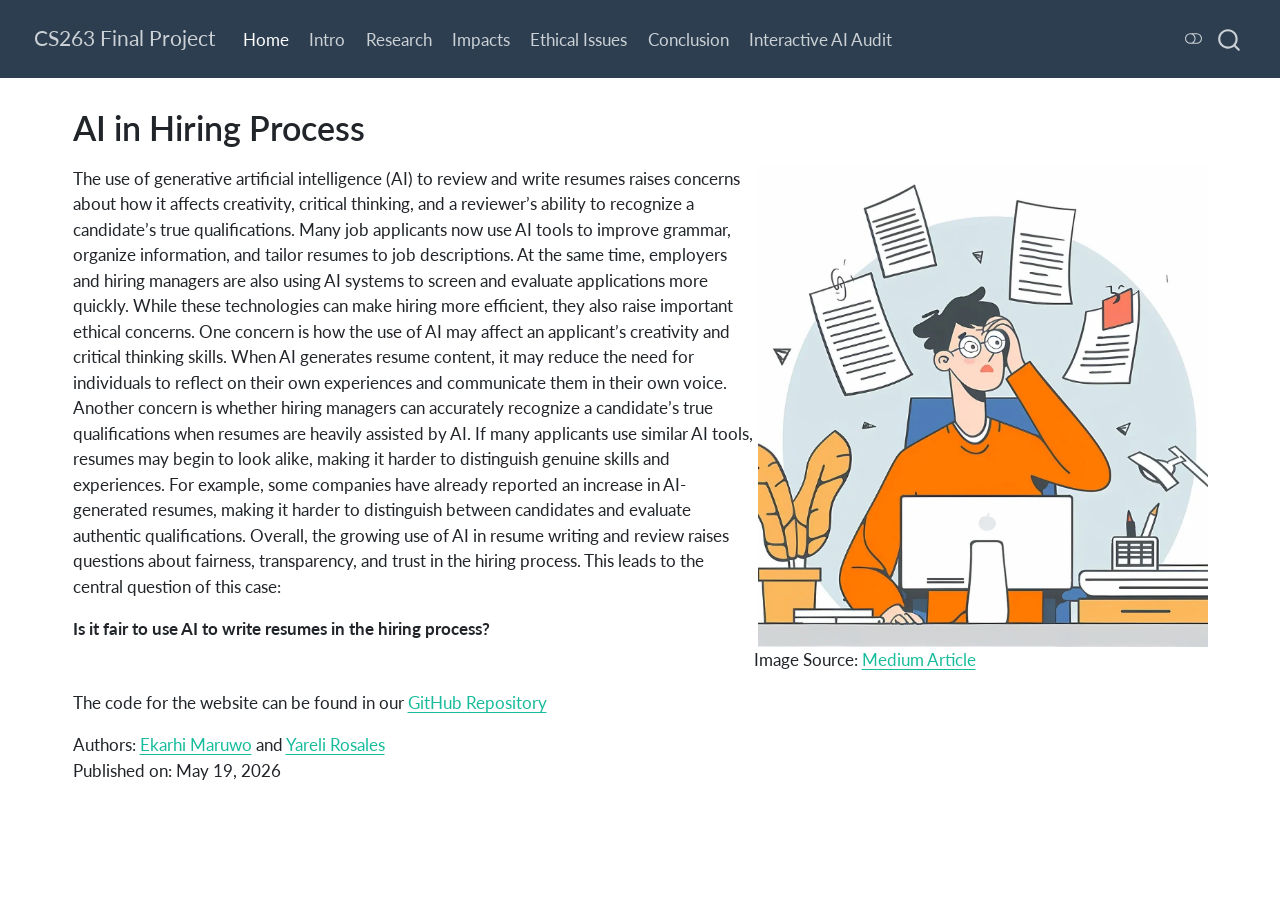
==== commit 8a3ec7ff: "minor changes to index.qmd" ====
--- a/docs/index.html
+++ b/docs/index.html
@@ -2,16 +2,13 @@
 <html xmlns="http://www.w3.org/1999/xhtml" lang="en" xml:lang="en"><head>
 
 <meta charset="utf-8">
-<meta name="generator" content="quarto-1.9.37">
+<meta name="generator" content="quarto-1.8.25">
 
 <meta name="viewport" content="width=device-width, initial-scale=1.0, user-scalable=yes">
 
 
 <title>AI in Hiring Process – CS263 Final Project</title>
 <style>
-/* Default styles provided by pandoc.
-** See https://pandoc.org/MANUAL.html#variables-for-html for config info.
-*/
 code{white-space: pre-wrap;}
 span.smallcaps{font-variant: small-caps;}
 div.columns{display: flex; gap: min(4vw, 1.5em);}
@@ -35,18 +32,19 @@
 <meta name="quarto:offset" content="./">
 <script src="site_libs/quarto-html/quarto.js" type="module"></script>
 <script src="site_libs/quarto-html/tabsets/tabsets.js" type="module"></script>
+<script src="site_libs/quarto-html/axe/axe-check.js" type="module"></script>
 <script src="site_libs/quarto-html/popper.min.js"></script>
 <script src="site_libs/quarto-html/tippy.umd.min.js"></script>
 <script src="site_libs/quarto-html/anchor.min.js"></script>
 <link href="site_libs/quarto-html/tippy.css" rel="stylesheet">
-<link href="site_libs/quarto-html/quarto-syntax-highlighting-7f8f88aac4f3542376d5c11b86a4c14d.css" rel="stylesheet" class="quarto-color-scheme" id="quarto-text-highlighting-styles">
-<link href="site_libs/quarto-html/quarto-syntax-highlighting-dark-d0ae9245876894da5ac7e18953ecc5cc.css" rel="stylesheet" class="quarto-color-scheme quarto-color-alternate" id="quarto-text-highlighting-styles">
-<link href="site_libs/quarto-html/quarto-syntax-highlighting-7f8f88aac4f3542376d5c11b86a4c14d.css" rel="stylesheet" class="quarto-color-scheme-extra" id="quarto-text-highlighting-styles">
+<link href="site_libs/quarto-html/quarto-syntax-highlighting-7b89279ff1a6dce999919e0e67d4d9ec.css" rel="stylesheet" class="quarto-color-scheme" id="quarto-text-highlighting-styles">
+<link href="site_libs/quarto-html/quarto-syntax-highlighting-dark-707d8167ce6003fca903bfe2be84ab7f.css" rel="stylesheet" class="quarto-color-scheme quarto-color-alternate" id="quarto-text-highlighting-styles">
+<link href="site_libs/quarto-html/quarto-syntax-highlighting-7b89279ff1a6dce999919e0e67d4d9ec.css" rel="stylesheet" class="quarto-color-scheme-extra" id="quarto-text-highlighting-styles">
 <script src="site_libs/bootstrap/bootstrap.min.js"></script>
 <link href="site_libs/bootstrap/bootstrap-icons.css" rel="stylesheet">
-<link href="site_libs/bootstrap/bootstrap-6033a600180109c3731f6a886c29932c.min.css" rel="stylesheet" append-hash="true" class="quarto-color-scheme" id="quarto-bootstrap" data-mode="light">
-<link href="site_libs/bootstrap/bootstrap-dark-5685cd926c25366c96d9f1407e584118.min.css" rel="stylesheet" append-hash="true" class="quarto-color-scheme quarto-color-alternate" id="quarto-bootstrap" data-mode="dark">
-<link href="site_libs/bootstrap/bootstrap-6033a600180109c3731f6a886c29932c.min.css" rel="stylesheet" append-hash="true" class="quarto-color-scheme-extra" id="quarto-bootstrap" data-mode="light">
+<link href="site_libs/bootstrap/bootstrap-f93c2b1f3f0577f377aefa4848a86a36.min.css" rel="stylesheet" append-hash="true" class="quarto-color-scheme" id="quarto-bootstrap" data-mode="light">
+<link href="site_libs/bootstrap/bootstrap-dark-0d4a9d19931feb4fee1ddab4b2489000.min.css" rel="stylesheet" append-hash="true" class="quarto-color-scheme quarto-color-alternate" id="quarto-bootstrap" data-mode="dark">
+<link href="site_libs/bootstrap/bootstrap-f93c2b1f3f0577f377aefa4848a86a36.min.css" rel="stylesheet" append-hash="true" class="quarto-color-scheme-extra" id="quarto-bootstrap" data-mode="light">
 <script id="quarto-search-options" type="application/json">{
   "location": "navbar",
   "copy-button": false,
@@ -248,6 +246,8 @@
     <nav class="navbar navbar-expand-lg " data-bs-theme="dark">
       <div class="navbar-container container-fluid">
       <div class="navbar-brand-container mx-auto">
+    <a href="./index.html" class="navbar-brand navbar-brand-logo">
+    </a>
     <a class="navbar-brand" href="./index.html">
     <span class="navbar-title">CS263 Final Project</span>
     </a>
--- a/docs/site_libs/quarto-html/quarto-syntax-highlighting-7b89279ff1a6dce999919e0e67d4d9ec.css
+++ b/docs/site_libs/quarto-html/quarto-syntax-highlighting-7b89279ff1a6dce999919e0e67d4d9ec.css
@@ -0,0 +1,236 @@
+/* quarto syntax highlight colors */
+:root {
+  --quarto-hl-ot-color: #003B4F;
+  --quarto-hl-at-color: #657422;
+  --quarto-hl-ss-color: #20794D;
+  --quarto-hl-an-color: #5E5E5E;
+  --quarto-hl-fu-color: #4758AB;
+  --quarto-hl-st-color: #20794D;
+  --quarto-hl-cf-color: #003B4F;
+  --quarto-hl-op-color: #5E5E5E;
+  --quarto-hl-er-color: #AD0000;
+  --quarto-hl-bn-color: #AD0000;
+  --quarto-hl-al-color: #AD0000;
+  --quarto-hl-va-color: #111111;
+  --quarto-hl-bu-color: inherit;
+  --quarto-hl-ex-color: inherit;
+  --quarto-hl-pp-color: #AD0000;
+  --quarto-hl-in-color: #5E5E5E;
+  --quarto-hl-vs-color: #20794D;
+  --quarto-hl-wa-color: #5E5E5E;
+  --quarto-hl-do-color: #5E5E5E;
+  --quarto-hl-im-color: #00769E;
+  --quarto-hl-ch-color: #20794D;
+  --quarto-hl-dt-color: #AD0000;
+  --quarto-hl-fl-color: #AD0000;
+  --quarto-hl-co-color: #5E5E5E;
+  --quarto-hl-cv-color: #5E5E5E;
+  --quarto-hl-cn-color: #8f5902;
+  --quarto-hl-sc-color: #5E5E5E;
+  --quarto-hl-dv-color: #AD0000;
+  --quarto-hl-kw-color: #003B4F;
+}
+
+/* other quarto variables */
+:root {
+  --quarto-font-monospace: SFMono-Regular, Menlo, Monaco, Consolas, "Liberation Mono", "Courier New", monospace;
+}
+
+/* syntax highlight based on Pandoc's rules */
+pre > code.sourceCode > span {
+  color: #003B4F;
+}
+
+code.sourceCode > span {
+  color: #003B4F;
+}
+
+div.sourceCode,
+div.sourceCode pre.sourceCode {
+  color: #003B4F;
+}
+
+/* Normal */
+code span {
+  color: #003B4F;
+}
+
+/* Alert */
+code span.al {
+  color: #AD0000;
+  font-style: inherit;
+}
+
+/* Annotation */
+code span.an {
+  color: #5E5E5E;
+  font-style: inherit;
+}
+
+/* Attribute */
+code span.at {
+  color: #657422;
+  font-style: inherit;
+}
+
+/* BaseN */
+code span.bn {
+  color: #AD0000;
+  font-style: inherit;
+}
+
+/* BuiltIn */
+code span.bu {
+  font-style: inherit;
+}
+
+/* ControlFlow */
+code span.cf {
+  color: #003B4F;
+  font-weight: bold;
+  font-style: inherit;
+}
+
+/* Char */
+code span.ch {
+  color: #20794D;
+  font-style: inherit;
+}
+
+/* Constant */
+code span.cn {
+  color: #8f5902;
+  font-style: inherit;
+}
+
+/* Comment */
+code span.co {
+  color: #5E5E5E;
+  font-style: inherit;
+}
+
+/* CommentVar */
+code span.cv {
+  color: #5E5E5E;
+  font-style: italic;
+}
+
+/* Documentation */
+code span.do {
+  color: #5E5E5E;
+  font-style: italic;
+}
+
+/* DataType */
+code span.dt {
+  color: #AD0000;
+  font-style: inherit;
+}
+
+/* DecVal */
+code span.dv {
+  color: #AD0000;
+  font-style: inherit;
+}
+
+/* Error */
+code span.er {
+  color: #AD0000;
+  font-style: inherit;
+}
+
+/* Extension */
+code span.ex {
+  font-style: inherit;
+}
+
+/* Float */
+code span.fl {
+  color: #AD0000;
+  font-style: inherit;
+}
+
+/* Function */
+code span.fu {
+  color: #4758AB;
+  font-style: inherit;
+}
+
+/* Import */
+code span.im {
+  color: #00769E;
+  font-style: inherit;
+}
+
+/* Information */
+code span.in {
+  color: #5E5E5E;
+  font-style: inherit;
+}
+
+/* Keyword */
+code span.kw {
+  color: #003B4F;
+  font-weight: bold;
+  font-style: inherit;
+}
+
+/* Operator */
+code span.op {
+  color: #5E5E5E;
+  font-style: inherit;
+}
+
+/* Other */
+code span.ot {
+  color: #003B4F;
+  font-style: inherit;
+}
+
+/* Preprocessor */
+code span.pp {
+  color: #AD0000;
+  font-style: inherit;
+}
+
+/* SpecialChar */
+code span.sc {
+  color: #5E5E5E;
+  font-style: inherit;
+}
+
+/* SpecialString */
+code span.ss {
+  color: #20794D;
+  font-style: inherit;
+}
+
+/* String */
+code span.st {
+  color: #20794D;
+  font-style: inherit;
+}
+
+/* Variable */
+code span.va {
+  color: #111111;
+  font-style: inherit;
+}
+
+/* VerbatimString */
+code span.vs {
+  color: #20794D;
+  font-style: inherit;
+}
+
+/* Warning */
+code span.wa {
+  color: #5E5E5E;
+  font-style: italic;
+}
+
+.prevent-inlining {
+  content: "</";
+}
+
+/*# sourceMappingURL=3944bc705cfaf4c80e56f77c5205168a.css.map */
--- a/docs/site_libs/quarto-html/quarto-syntax-highlighting-dark-707d8167ce6003fca903bfe2be84ab7f.css
+++ b/docs/site_libs/quarto-html/quarto-syntax-highlighting-dark-707d8167ce6003fca903bfe2be84ab7f.css
@@ -0,0 +1,219 @@
+/* quarto syntax highlight colors */
+:root {
+  --quarto-hl-al-color: #f07178;
+  --quarto-hl-an-color: #d4d0ab;
+  --quarto-hl-at-color: #00e0e0;
+  --quarto-hl-bn-color: #d4d0ab;
+  --quarto-hl-bu-color: #abe338;
+  --quarto-hl-ch-color: #abe338;
+  --quarto-hl-co-color: #f8f8f2;
+  --quarto-hl-cv-color: #ffd700;
+  --quarto-hl-cn-color: #ffd700;
+  --quarto-hl-cf-color: #ffa07a;
+  --quarto-hl-dt-color: #ffa07a;
+  --quarto-hl-dv-color: #d4d0ab;
+  --quarto-hl-do-color: #f8f8f2;
+  --quarto-hl-er-color: #f07178;
+  --quarto-hl-ex-color: #00e0e0;
+  --quarto-hl-fl-color: #d4d0ab;
+  --quarto-hl-fu-color: #ffa07a;
+  --quarto-hl-im-color: #abe338;
+  --quarto-hl-in-color: #d4d0ab;
+  --quarto-hl-kw-color: #ffa07a;
+  --quarto-hl-op-color: #ffa07a;
+  --quarto-hl-ot-color: #00e0e0;
+  --quarto-hl-pp-color: #dcc6e0;
+  --quarto-hl-re-color: #00e0e0;
+  --quarto-hl-sc-color: #abe338;
+  --quarto-hl-ss-color: #abe338;
+  --quarto-hl-st-color: #abe338;
+  --quarto-hl-va-color: #00e0e0;
+  --quarto-hl-vs-color: #abe338;
+  --quarto-hl-wa-color: #dcc6e0;
+}
+
+/* other quarto variables */
+:root {
+  --quarto-font-monospace: SFMono-Regular, Menlo, Monaco, Consolas, "Liberation Mono", "Courier New", monospace;
+}
+
+/* syntax highlight based on Pandoc's rules */
+pre > code.sourceCode > span {
+  color: #f8f8f2;
+}
+
+code.sourceCode > span {
+  color: #f8f8f2;
+}
+
+div.sourceCode,
+div.sourceCode pre.sourceCode {
+  color: #f8f8f2;
+}
+
+/* Normal */
+code span {
+  color: #f8f8f2;
+}
+
+/* Alert */
+code span.al {
+  color: #f07178;
+}
+
+/* Annotation */
+code span.an {
+  color: #d4d0ab;
+}
+
+/* Attribute */
+code span.at {
+  color: #00e0e0;
+}
+
+/* BaseN */
+code span.bn {
+  color: #d4d0ab;
+}
+
+/* BuiltIn */
+code span.bu {
+  color: #abe338;
+}
+
+/* ControlFlow */
+code span.cf {
+  font-weight: bold;
+  color: #ffa07a;
+}
+
+/* Char */
+code span.ch {
+  color: #abe338;
+}
+
+/* Constant */
+code span.cn {
+  color: #ffd700;
+}
+
+/* Comment */
+code span.co {
+  font-style: italic;
+  color: #f8f8f2;
+}
+
+/* CommentVar */
+code span.cv {
+  color: #ffd700;
+}
+
+/* Documentation */
+code span.do {
+  color: #f8f8f2;
+}
+
+/* DataType */
+code span.dt {
+  color: #ffa07a;
+}
+
+/* DecVal */
+code span.dv {
+  color: #d4d0ab;
+}
+
+/* Error */
+code span.er {
+  color: #f07178;
+  text-decoration: underline;
+}
+
+/* Extension */
+code span.ex {
+  font-weight: bold;
+  color: #00e0e0;
+}
+
+/* Float */
+code span.fl {
+  color: #d4d0ab;
+}
+
+/* Function */
+code span.fu {
+  color: #ffa07a;
+}
+
+/* Import */
+code span.im {
+  color: #abe338;
+}
+
+/* Information */
+code span.in {
+  color: #d4d0ab;
+}
+
+/* Keyword */
+code span.kw {
+  font-weight: bold;
+  color: #ffa07a;
+}
+
+/* Operator */
+code span.op {
+  color: #ffa07a;
+}
+
+/* Other */
+code span.ot {
+  color: #00e0e0;
+}
+
+/* Preprocessor */
+code span.pp {
+  color: #dcc6e0;
+}
+
+/* RegionMarker */
+code span.re {
+  background-color: #f8f8f2;
+  color: #00e0e0;
+}
+
+/* SpecialChar */
+code span.sc {
+  color: #abe338;
+}
+
+/* SpecialString */
+code span.ss {
+  color: #abe338;
+}
+
+/* String */
+code span.st {
+  color: #abe338;
+}
+
+/* Variable */
+code span.va {
+  color: #00e0e0;
+}
+
+/* VerbatimString */
+code span.vs {
+  color: #abe338;
+}
+
+/* Warning */
+code span.wa {
+  color: #dcc6e0;
+}
+
+.prevent-inlining {
+  content: "</";
+}
+
+/*# sourceMappingURL=f5ab3bb6f5ded8da9f12dd3a91d3da26.css.map */
--- a/docs/site_libs/quarto-html/quarto-syntax-highlighting-7b89279ff1a6dce999919e0e67d4d9ec.css
+++ b/docs/site_libs/quarto-html/quarto-syntax-highlighting-7b89279ff1a6dce999919e0e67d4d9ec.css
@@ -0,0 +1,236 @@
+/* quarto syntax highlight colors */
+:root {
+  --quarto-hl-ot-color: #003B4F;
+  --quarto-hl-at-color: #657422;
+  --quarto-hl-ss-color: #20794D;
+  --quarto-hl-an-color: #5E5E5E;
+  --quarto-hl-fu-color: #4758AB;
+  --quarto-hl-st-color: #20794D;
+  --quarto-hl-cf-color: #003B4F;
+  --quarto-hl-op-color: #5E5E5E;
+  --quarto-hl-er-color: #AD0000;
+  --quarto-hl-bn-color: #AD0000;
+  --quarto-hl-al-color: #AD0000;
+  --quarto-hl-va-color: #111111;
+  --quarto-hl-bu-color: inherit;
+  --quarto-hl-ex-color: inherit;
+  --quarto-hl-pp-color: #AD0000;
+  --quarto-hl-in-color: #5E5E5E;
+  --quarto-hl-vs-color: #20794D;
+  --quarto-hl-wa-color: #5E5E5E;
+  --quarto-hl-do-color: #5E5E5E;
+  --quarto-hl-im-color: #00769E;
+  --quarto-hl-ch-color: #20794D;
+  --quarto-hl-dt-color: #AD0000;
+  --quarto-hl-fl-color: #AD0000;
+  --quarto-hl-co-color: #5E5E5E;
+  --quarto-hl-cv-color: #5E5E5E;
+  --quarto-hl-cn-color: #8f5902;
+  --quarto-hl-sc-color: #5E5E5E;
+  --quarto-hl-dv-color: #AD0000;
+  --quarto-hl-kw-color: #003B4F;
+}
+
+/* other quarto variables */
+:root {
+  --quarto-font-monospace: SFMono-Regular, Menlo, Monaco, Consolas, "Liberation Mono", "Courier New", monospace;
+}
+
+/* syntax highlight based on Pandoc's rules */
+pre > code.sourceCode > span {
+  color: #003B4F;
+}
+
+code.sourceCode > span {
+  color: #003B4F;
+}
+
+div.sourceCode,
+div.sourceCode pre.sourceCode {
+  color: #003B4F;
+}
+
+/* Normal */
+code span {
+  color: #003B4F;
+}
+
+/* Alert */
+code span.al {
+  color: #AD0000;
+  font-style: inherit;
+}
+
+/* Annotation */
+code span.an {
+  color: #5E5E5E;
+  font-style: inherit;
+}
+
+/* Attribute */
+code span.at {
+  color: #657422;
+  font-style: inherit;
+}
+
+/* BaseN */
+code span.bn {
+  color: #AD0000;
+  font-style: inherit;
+}
+
+/* BuiltIn */
+code span.bu {
+  font-style: inherit;
+}
+
+/* ControlFlow */
+code span.cf {
+  color: #003B4F;
+  font-weight: bold;
+  font-style: inherit;
+}
+
+/* Char */
+code span.ch {
+  color: #20794D;
+  font-style: inherit;
+}
+
+/* Constant */
+code span.cn {
+  color: #8f5902;
+  font-style: inherit;
+}
+
+/* Comment */
+code span.co {
+  color: #5E5E5E;
+  font-style: inherit;
+}
+
+/* CommentVar */
+code span.cv {
+  color: #5E5E5E;
+  font-style: italic;
+}
+
+/* Documentation */
+code span.do {
+  color: #5E5E5E;
+  font-style: italic;
+}
+
+/* DataType */
+code span.dt {
+  color: #AD0000;
+  font-style: inherit;
+}
+
+/* DecVal */
+code span.dv {
+  color: #AD0000;
+  font-style: inherit;
+}
+
+/* Error */
+code span.er {
+  color: #AD0000;
+  font-style: inherit;
+}
+
+/* Extension */
+code span.ex {
+  font-style: inherit;
+}
+
+/* Float */
+code span.fl {
+  color: #AD0000;
+  font-style: inherit;
+}
+
+/* Function */
+code span.fu {
+  color: #4758AB;
+  font-style: inherit;
+}
+
+/* Import */
+code span.im {
+  color: #00769E;
+  font-style: inherit;
+}
+
+/* Information */
+code span.in {
+  color: #5E5E5E;
+  font-style: inherit;
+}
+
+/* Keyword */
+code span.kw {
+  color: #003B4F;
+  font-weight: bold;
+  font-style: inherit;
+}
+
+/* Operator */
+code span.op {
+  color: #5E5E5E;
+  font-style: inherit;
+}
+
+/* Other */
+code span.ot {
+  color: #003B4F;
+  font-style: inherit;
+}
+
+/* Preprocessor */
+code span.pp {
+  color: #AD0000;
+  font-style: inherit;
+}
+
+/* SpecialChar */
+code span.sc {
+  color: #5E5E5E;
+  font-style: inherit;
+}
+
+/* SpecialString */
+code span.ss {
+  color: #20794D;
+  font-style: inherit;
+}
+
+/* String */
+code span.st {
+  color: #20794D;
+  font-style: inherit;
+}
+
+/* Variable */
+code span.va {
+  color: #111111;
+  font-style: inherit;
+}
+
+/* VerbatimString */
+code span.vs {
+  color: #20794D;
+  font-style: inherit;
+}
+
+/* Warning */
+code span.wa {
+  color: #5E5E5E;
+  font-style: italic;
+}
+
+.prevent-inlining {
+  content: "</";
+}
+
+/*# sourceMappingURL=3944bc705cfaf4c80e56f77c5205168a.css.map */
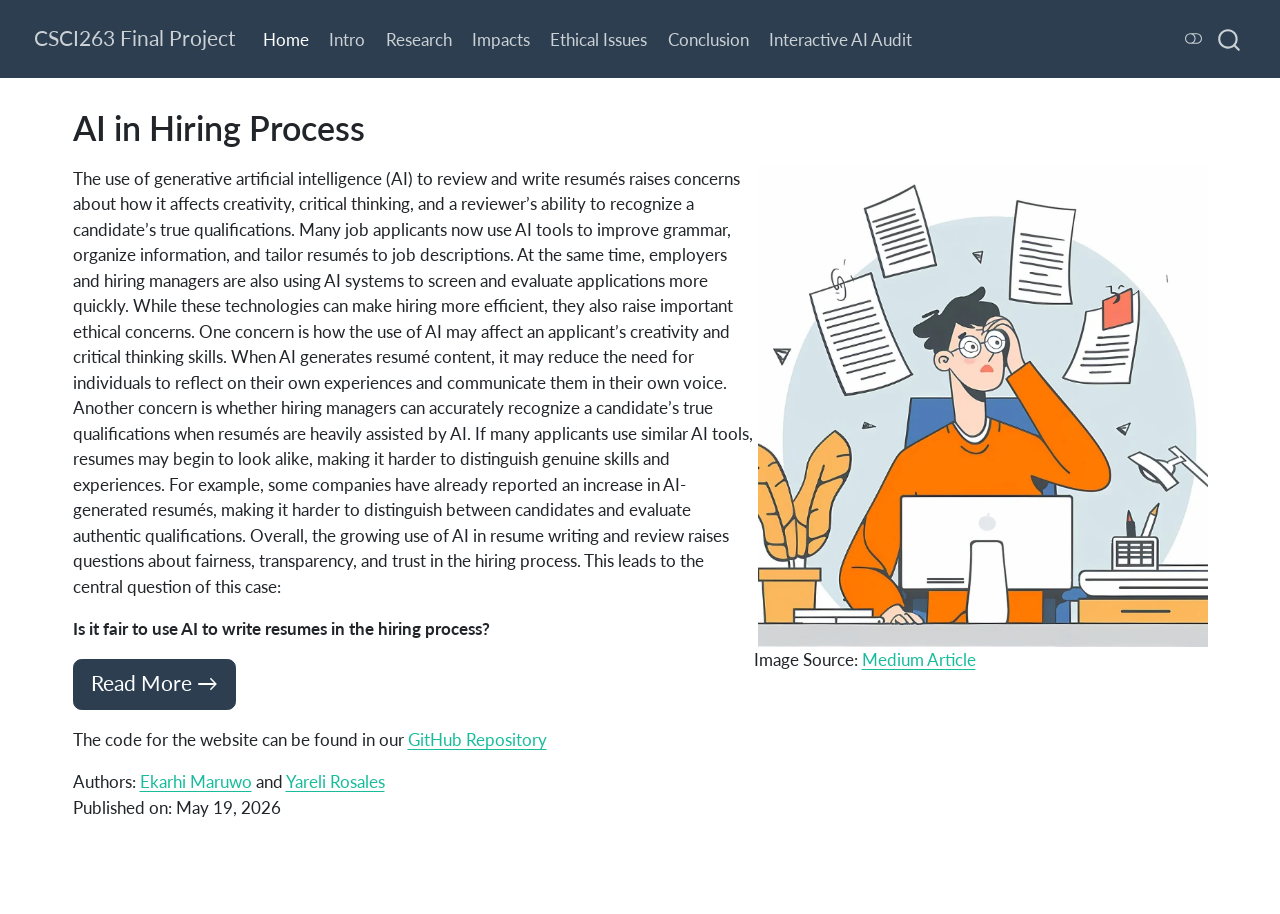
==== commit 57834da6: "minor changes" ====
--- a/docs/index.html
+++ b/docs/index.html
@@ -7,7 +7,7 @@
 <meta name="viewport" content="width=device-width, initial-scale=1.0, user-scalable=yes">
 
 
-<title>AI in Hiring Process – CS263 Final Project</title>
+<title>AI in Hiring Process – CSCI263 Final Project</title>
 <style>
 code{white-space: pre-wrap;}
 span.smallcaps{font-variant: small-caps;}
@@ -249,7 +249,7 @@
     <a href="./index.html" class="navbar-brand navbar-brand-logo">
     </a>
     <a class="navbar-brand" href="./index.html">
-    <span class="navbar-title">CS263 Final Project</span>
+    <span class="navbar-title">CSCI263 Final Project</span>
     </a>
   </div>
             <div id="quarto-search" class="" title="Search"></div>
@@ -326,10 +326,11 @@
 
 <div class="columns">
 <div class="column" style="width:60%;">
-<p>The use of generative artificial intelligence (AI) to review and write resumes raises concerns about how it affects creativity, critical thinking, and a reviewer’s ability to recognize a candidate’s true qualifications. Many job applicants now use AI tools to improve grammar, organize information, and tailor resumes to job descriptions. At the same time, employers and hiring managers are also using AI systems to screen and evaluate applications more quickly. While these technologies can make hiring more efficient, they also raise important ethical concerns. One concern is how the use of AI may affect an applicant’s creativity and critical thinking skills. When AI generates resume content, it may reduce the need for individuals to reflect on their own experiences and communicate them in their own voice. Another concern is whether hiring managers can accurately recognize a candidate’s true qualifications when resumes are heavily assisted by AI. If many applicants use similar AI tools, resumes may begin to look alike, making it harder to distinguish genuine skills and experiences. For example, some companies have already reported an increase in AI-generated resumes, making it harder to distinguish between candidates and evaluate authentic qualifications. Overall, the growing use of AI in resume writing and review raises questions about fairness, transparency, and trust in the hiring process. This leads to the central question of this case:</p>
+<p>The use of generative artificial intelligence (AI) to review and write resumés raises concerns about how it affects creativity, critical thinking, and a reviewer’s ability to recognize a candidate’s true qualifications. Many job applicants now use AI tools to improve grammar, organize information, and tailor resumés to job descriptions. At the same time, employers and hiring managers are also using AI systems to screen and evaluate applications more quickly. While these technologies can make hiring more efficient, they also raise important ethical concerns. One concern is how the use of AI may affect an applicant’s creativity and critical thinking skills. When AI generates resumé content, it may reduce the need for individuals to reflect on their own experiences and communicate them in their own voice. Another concern is whether hiring managers can accurately recognize a candidate’s true qualifications when resumés are heavily assisted by AI. If many applicants use similar AI tools, resumes may begin to look alike, making it harder to distinguish genuine skills and experiences. For example, some companies have already reported an increase in AI-generated resumés, making it harder to distinguish between candidates and evaluate authentic qualifications. Overall, the growing use of AI in resume writing and review raises questions about fairness, transparency, and trust in the hiring process. This leads to the central question of this case:</p>
 <p><strong>Is it fair to use AI to write resumes in the hiring process? </strong></p>
+<p><a href="intro.html" class="btn btn-primary btn-lg" role="button"> Read More → </a></p>
 </div><div class="column" style="width:40%;">
-<p><img src="resume.png" class="img-fluid" alt="Person with resumes floating over their head with a distressed look on their face."> Image Source: <a href="https://medium.com/@chrislele/resume-builders-are-they-worth-it-306146908122">Medium Article</a></p>
+<p><img src="resume.png" class="img-fluid" alt="Person, with resumés floating over their head, with a distressed look on their face."> Image Source: <a href="https://medium.com/@chrislele/resume-builders-are-they-worth-it-306146908122">Medium Article</a></p>
 </div>
 </div>
 <p>The code for the website can be found in our <a href="https://github.com/yareli-rosales/CS263_Final">GitHub Repository</a></p>
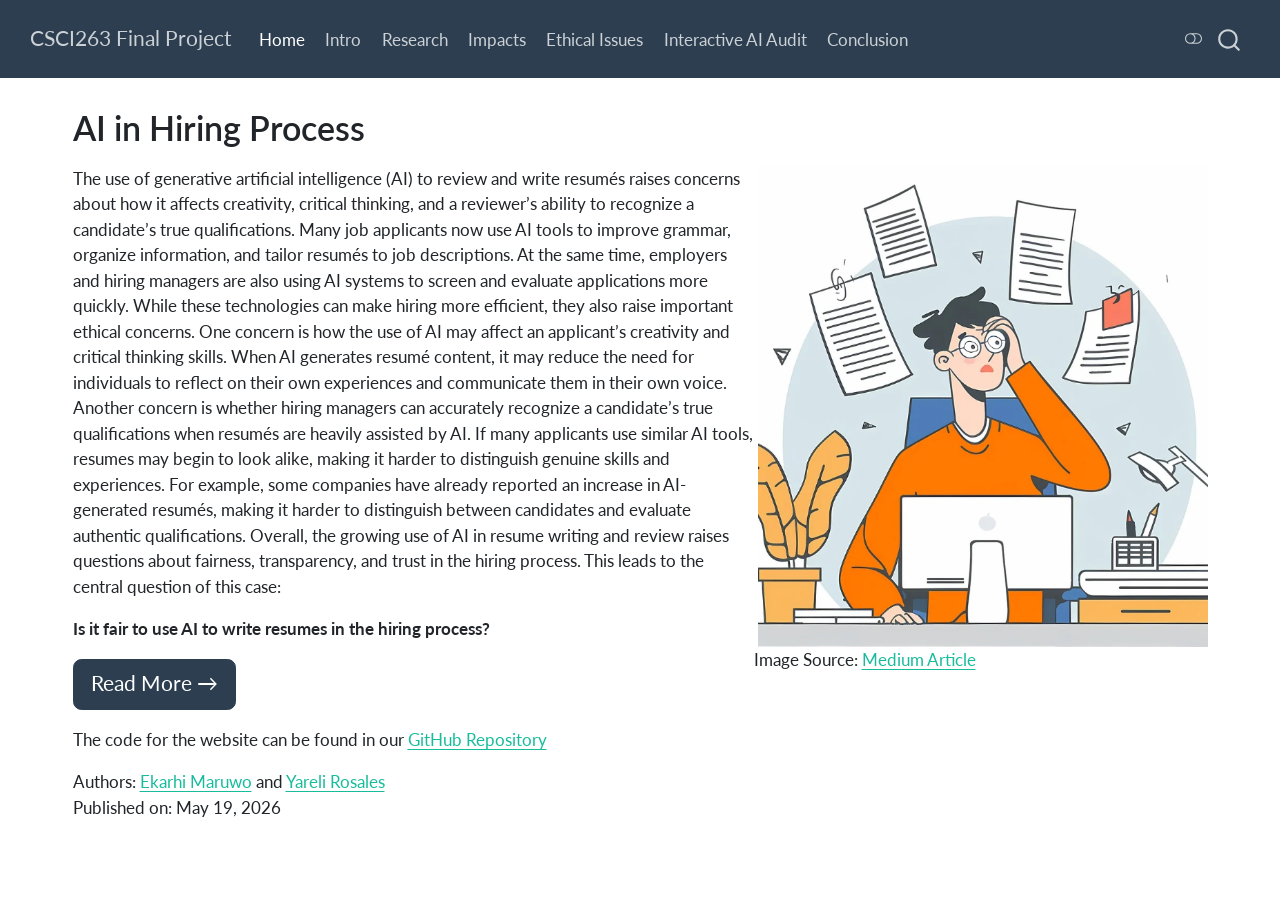
==== commit 46b4f8cc: "more content on tabs reflection and research" ====
--- a/docs/index.html
+++ b/docs/index.html
@@ -2,13 +2,16 @@
 <html xmlns="http://www.w3.org/1999/xhtml" lang="en" xml:lang="en"><head>
 
 <meta charset="utf-8">
-<meta name="generator" content="quarto-1.8.25">
+<meta name="generator" content="quarto-1.9.37">
 
 <meta name="viewport" content="width=device-width, initial-scale=1.0, user-scalable=yes">
 
 
 <title>AI in Hiring Process – CSCI263 Final Project</title>
 <style>
+/* Default styles provided by pandoc.
+** See https://pandoc.org/MANUAL.html#variables-for-html for config info.
+*/
 code{white-space: pre-wrap;}
 span.smallcaps{font-variant: small-caps;}
 div.columns{display: flex; gap: min(4vw, 1.5em);}
@@ -32,19 +35,18 @@
 <meta name="quarto:offset" content="./">
 <script src="site_libs/quarto-html/quarto.js" type="module"></script>
 <script src="site_libs/quarto-html/tabsets/tabsets.js" type="module"></script>
-<script src="site_libs/quarto-html/axe/axe-check.js" type="module"></script>
 <script src="site_libs/quarto-html/popper.min.js"></script>
 <script src="site_libs/quarto-html/tippy.umd.min.js"></script>
 <script src="site_libs/quarto-html/anchor.min.js"></script>
 <link href="site_libs/quarto-html/tippy.css" rel="stylesheet">
-<link href="site_libs/quarto-html/quarto-syntax-highlighting-7b89279ff1a6dce999919e0e67d4d9ec.css" rel="stylesheet" class="quarto-color-scheme" id="quarto-text-highlighting-styles">
-<link href="site_libs/quarto-html/quarto-syntax-highlighting-dark-707d8167ce6003fca903bfe2be84ab7f.css" rel="stylesheet" class="quarto-color-scheme quarto-color-alternate" id="quarto-text-highlighting-styles">
-<link href="site_libs/quarto-html/quarto-syntax-highlighting-7b89279ff1a6dce999919e0e67d4d9ec.css" rel="stylesheet" class="quarto-color-scheme-extra" id="quarto-text-highlighting-styles">
+<link href="site_libs/quarto-html/quarto-syntax-highlighting-7f8f88aac4f3542376d5c11b86a4c14d.css" rel="stylesheet" class="quarto-color-scheme" id="quarto-text-highlighting-styles">
+<link href="site_libs/quarto-html/quarto-syntax-highlighting-dark-d0ae9245876894da5ac7e18953ecc5cc.css" rel="stylesheet" class="quarto-color-scheme quarto-color-alternate" id="quarto-text-highlighting-styles">
+<link href="site_libs/quarto-html/quarto-syntax-highlighting-7f8f88aac4f3542376d5c11b86a4c14d.css" rel="stylesheet" class="quarto-color-scheme-extra" id="quarto-text-highlighting-styles">
 <script src="site_libs/bootstrap/bootstrap.min.js"></script>
 <link href="site_libs/bootstrap/bootstrap-icons.css" rel="stylesheet">
-<link href="site_libs/bootstrap/bootstrap-f93c2b1f3f0577f377aefa4848a86a36.min.css" rel="stylesheet" append-hash="true" class="quarto-color-scheme" id="quarto-bootstrap" data-mode="light">
-<link href="site_libs/bootstrap/bootstrap-dark-0d4a9d19931feb4fee1ddab4b2489000.min.css" rel="stylesheet" append-hash="true" class="quarto-color-scheme quarto-color-alternate" id="quarto-bootstrap" data-mode="dark">
-<link href="site_libs/bootstrap/bootstrap-f93c2b1f3f0577f377aefa4848a86a36.min.css" rel="stylesheet" append-hash="true" class="quarto-color-scheme-extra" id="quarto-bootstrap" data-mode="light">
+<link href="site_libs/bootstrap/bootstrap-6033a600180109c3731f6a886c29932c.min.css" rel="stylesheet" append-hash="true" class="quarto-color-scheme" id="quarto-bootstrap" data-mode="light">
+<link href="site_libs/bootstrap/bootstrap-dark-5685cd926c25366c96d9f1407e584118.min.css" rel="stylesheet" append-hash="true" class="quarto-color-scheme quarto-color-alternate" id="quarto-bootstrap" data-mode="dark">
+<link href="site_libs/bootstrap/bootstrap-6033a600180109c3731f6a886c29932c.min.css" rel="stylesheet" append-hash="true" class="quarto-color-scheme-extra" id="quarto-bootstrap" data-mode="light">
 <script id="quarto-search-options" type="application/json">{
   "location": "navbar",
   "copy-button": false,
@@ -246,8 +248,6 @@
     <nav class="navbar navbar-expand-lg " data-bs-theme="dark">
       <div class="navbar-container container-fluid">
       <div class="navbar-brand-container mx-auto">
-    <a href="./index.html" class="navbar-brand navbar-brand-logo">
-    </a>
     <a class="navbar-brand" href="./index.html">
     <span class="navbar-title">CSCI263 Final Project</span>
     </a>
@@ -279,12 +279,12 @@
 <span class="menu-text">Ethical Issues</span></a>
   </li>  
   <li class="nav-item">
+    <a class="nav-link" href="./interactive.html"> 
+<span class="menu-text">Interactive AI Audit</span></a>
+  </li>  
+  <li class="nav-item">
     <a class="nav-link" href="./reflection.html"> 
 <span class="menu-text">Conclusion</span></a>
-  </li>  
-  <li class="nav-item">
-    <a class="nav-link" href="./interactive.html"> 
-<span class="menu-text">Interactive AI Audit</span></a>
   </li>  
 </ul>
           </div> <!-- /navcollapse -->
--- a/docs/site_libs/quarto-html/quarto-syntax-highlighting-7f8f88aac4f3542376d5c11b86a4c14d.css
+++ b/docs/site_libs/quarto-html/quarto-syntax-highlighting-7f8f88aac4f3542376d5c11b86a4c14d.css
@@ -0,0 +1,236 @@
+/* quarto syntax highlight colors */
+:root {
+  --quarto-hl-ot-color: #003B4F;
+  --quarto-hl-at-color: #657422;
+  --quarto-hl-ss-color: #20794D;
+  --quarto-hl-an-color: #5E5E5E;
+  --quarto-hl-fu-color: #4758AB;
+  --quarto-hl-st-color: #20794D;
+  --quarto-hl-cf-color: #003B4F;
+  --quarto-hl-op-color: #5E5E5E;
+  --quarto-hl-er-color: #AD0000;
+  --quarto-hl-bn-color: #AD0000;
+  --quarto-hl-al-color: #AD0000;
+  --quarto-hl-va-color: #111111;
+  --quarto-hl-bu-color: inherit;
+  --quarto-hl-ex-color: inherit;
+  --quarto-hl-pp-color: #AD0000;
+  --quarto-hl-in-color: #5E5E5E;
+  --quarto-hl-vs-color: #20794D;
+  --quarto-hl-wa-color: #5E5E5E;
+  --quarto-hl-do-color: #5E5E5E;
+  --quarto-hl-im-color: #00769E;
+  --quarto-hl-ch-color: #20794D;
+  --quarto-hl-dt-color: #AD0000;
+  --quarto-hl-fl-color: #AD0000;
+  --quarto-hl-co-color: #5E5E5E;
+  --quarto-hl-cv-color: #5E5E5E;
+  --quarto-hl-cn-color: #8f5902;
+  --quarto-hl-sc-color: #5E5E5E;
+  --quarto-hl-dv-color: #AD0000;
+  --quarto-hl-kw-color: #003B4F;
+}
+
+/* other quarto variables */
+:root {
+  --quarto-font-monospace: SFMono-Regular, Menlo, Monaco, Consolas, "Liberation Mono", "Courier New", monospace;
+}
+
+/* syntax highlight based on Pandoc's rules */
+pre > code.sourceCode > span {
+  color: #003B4F;
+}
+
+code.sourceCode > span {
+  color: #003B4F;
+}
+
+div.sourceCode,
+div.sourceCode pre.sourceCode {
+  color: #003B4F;
+}
+
+/* Normal */
+code span {
+  color: #003B4F;
+}
+
+/* Alert */
+code span.al {
+  color: #AD0000;
+  font-style: inherit;
+}
+
+/* Annotation */
+code span.an {
+  color: #5E5E5E;
+  font-style: inherit;
+}
+
+/* Attribute */
+code span.at {
+  color: #657422;
+  font-style: inherit;
+}
+
+/* BaseN */
+code span.bn {
+  color: #AD0000;
+  font-style: inherit;
+}
+
+/* BuiltIn */
+code span.bu {
+  font-style: inherit;
+}
+
+/* ControlFlow */
+code span.cf {
+  color: #003B4F;
+  font-weight: bold;
+  font-style: inherit;
+}
+
+/* Char */
+code span.ch {
+  color: #20794D;
+  font-style: inherit;
+}
+
+/* Constant */
+code span.cn {
+  color: #8f5902;
+  font-style: inherit;
+}
+
+/* Comment */
+code span.co {
+  color: #5E5E5E;
+  font-style: inherit;
+}
+
+/* CommentVar */
+code span.cv {
+  color: #5E5E5E;
+  font-style: italic;
+}
+
+/* Documentation */
+code span.do {
+  color: #5E5E5E;
+  font-style: italic;
+}
+
+/* DataType */
+code span.dt {
+  color: #AD0000;
+  font-style: inherit;
+}
+
+/* DecVal */
+code span.dv {
+  color: #AD0000;
+  font-style: inherit;
+}
+
+/* Error */
+code span.er {
+  color: #AD0000;
+  font-style: inherit;
+}
+
+/* Extension */
+code span.ex {
+  font-style: inherit;
+}
+
+/* Float */
+code span.fl {
+  color: #AD0000;
+  font-style: inherit;
+}
+
+/* Function */
+code span.fu {
+  color: #4758AB;
+  font-style: inherit;
+}
+
+/* Import */
+code span.im {
+  color: #00769E;
+  font-style: inherit;
+}
+
+/* Information */
+code span.in {
+  color: #5E5E5E;
+  font-style: inherit;
+}
+
+/* Keyword */
+code span.kw {
+  color: #003B4F;
+  font-weight: bold;
+  font-style: inherit;
+}
+
+/* Operator */
+code span.op {
+  color: #5E5E5E;
+  font-style: inherit;
+}
+
+/* Other */
+code span.ot {
+  color: #003B4F;
+  font-style: inherit;
+}
+
+/* Preprocessor */
+code span.pp {
+  color: #AD0000;
+  font-style: inherit;
+}
+
+/* SpecialChar */
+code span.sc {
+  color: #5E5E5E;
+  font-style: inherit;
+}
+
+/* SpecialString */
+code span.ss {
+  color: #20794D;
+  font-style: inherit;
+}
+
+/* String */
+code span.st {
+  color: #20794D;
+  font-style: inherit;
+}
+
+/* Variable */
+code span.va {
+  color: #111111;
+  font-style: inherit;
+}
+
+/* VerbatimString */
+code span.vs {
+  color: #20794D;
+  font-style: inherit;
+}
+
+/* Warning */
+code span.wa {
+  color: #5E5E5E;
+  font-style: italic;
+}
+
+.prevent-inlining {
+  content: "</";
+}
+
+/*# sourceMappingURL=789ad8cd35626ba772517505b42a116e.css.map */
--- a/docs/site_libs/quarto-html/quarto-syntax-highlighting-dark-d0ae9245876894da5ac7e18953ecc5cc.css
+++ b/docs/site_libs/quarto-html/quarto-syntax-highlighting-dark-d0ae9245876894da5ac7e18953ecc5cc.css
@@ -0,0 +1,219 @@
+/* quarto syntax highlight colors */
+:root {
+  --quarto-hl-al-color: #f07178;
+  --quarto-hl-an-color: #d4d0ab;
+  --quarto-hl-at-color: #00e0e0;
+  --quarto-hl-bn-color: #d4d0ab;
+  --quarto-hl-bu-color: #abe338;
+  --quarto-hl-ch-color: #abe338;
+  --quarto-hl-co-color: #f8f8f2;
+  --quarto-hl-cv-color: #ffd700;
+  --quarto-hl-cn-color: #ffd700;
+  --quarto-hl-cf-color: #ffa07a;
+  --quarto-hl-dt-color: #ffa07a;
+  --quarto-hl-dv-color: #d4d0ab;
+  --quarto-hl-do-color: #f8f8f2;
+  --quarto-hl-er-color: #f07178;
+  --quarto-hl-ex-color: #00e0e0;
+  --quarto-hl-fl-color: #d4d0ab;
+  --quarto-hl-fu-color: #ffa07a;
+  --quarto-hl-im-color: #abe338;
+  --quarto-hl-in-color: #d4d0ab;
+  --quarto-hl-kw-color: #ffa07a;
+  --quarto-hl-op-color: #ffa07a;
+  --quarto-hl-ot-color: #00e0e0;
+  --quarto-hl-pp-color: #dcc6e0;
+  --quarto-hl-re-color: #00e0e0;
+  --quarto-hl-sc-color: #abe338;
+  --quarto-hl-ss-color: #abe338;
+  --quarto-hl-st-color: #abe338;
+  --quarto-hl-va-color: #00e0e0;
+  --quarto-hl-vs-color: #abe338;
+  --quarto-hl-wa-color: #dcc6e0;
+}
+
+/* other quarto variables */
+:root {
+  --quarto-font-monospace: SFMono-Regular, Menlo, Monaco, Consolas, "Liberation Mono", "Courier New", monospace;
+}
+
+/* syntax highlight based on Pandoc's rules */
+pre > code.sourceCode > span {
+  color: #f8f8f2;
+}
+
+code.sourceCode > span {
+  color: #f8f8f2;
+}
+
+div.sourceCode,
+div.sourceCode pre.sourceCode {
+  color: #f8f8f2;
+}
+
+/* Normal */
+code span {
+  color: #f8f8f2;
+}
+
+/* Alert */
+code span.al {
+  color: #f07178;
+}
+
+/* Annotation */
+code span.an {
+  color: #d4d0ab;
+}
+
+/* Attribute */
+code span.at {
+  color: #00e0e0;
+}
+
+/* BaseN */
+code span.bn {
+  color: #d4d0ab;
+}
+
+/* BuiltIn */
+code span.bu {
+  color: #abe338;
+}
+
+/* ControlFlow */
+code span.cf {
+  font-weight: bold;
+  color: #ffa07a;
+}
+
+/* Char */
+code span.ch {
+  color: #abe338;
+}
+
+/* Constant */
+code span.cn {
+  color: #ffd700;
+}
+
+/* Comment */
+code span.co {
+  font-style: italic;
+  color: #f8f8f2;
+}
+
+/* CommentVar */
+code span.cv {
+  color: #ffd700;
+}
+
+/* Documentation */
+code span.do {
+  color: #f8f8f2;
+}
+
+/* DataType */
+code span.dt {
+  color: #ffa07a;
+}
+
+/* DecVal */
+code span.dv {
+  color: #d4d0ab;
+}
+
+/* Error */
+code span.er {
+  color: #f07178;
+  text-decoration: underline;
+}
+
+/* Extension */
+code span.ex {
+  font-weight: bold;
+  color: #00e0e0;
+}
+
+/* Float */
+code span.fl {
+  color: #d4d0ab;
+}
+
+/* Function */
+code span.fu {
+  color: #ffa07a;
+}
+
+/* Import */
+code span.im {
+  color: #abe338;
+}
+
+/* Information */
+code span.in {
+  color: #d4d0ab;
+}
+
+/* Keyword */
+code span.kw {
+  font-weight: bold;
+  color: #ffa07a;
+}
+
+/* Operator */
+code span.op {
+  color: #ffa07a;
+}
+
+/* Other */
+code span.ot {
+  color: #00e0e0;
+}
+
+/* Preprocessor */
+code span.pp {
+  color: #dcc6e0;
+}
+
+/* RegionMarker */
+code span.re {
+  background-color: #f8f8f2;
+  color: #00e0e0;
+}
+
+/* SpecialChar */
+code span.sc {
+  color: #abe338;
+}
+
+/* SpecialString */
+code span.ss {
+  color: #abe338;
+}
+
+/* String */
+code span.st {
+  color: #abe338;
+}
+
+/* Variable */
+code span.va {
+  color: #00e0e0;
+}
+
+/* VerbatimString */
+code span.vs {
+  color: #abe338;
+}
+
+/* Warning */
+code span.wa {
+  color: #dcc6e0;
+}
+
+.prevent-inlining {
+  content: "</";
+}
+
+/*# sourceMappingURL=e2dac9153eaf3c552d5043f9565d03d7.css.map */
--- a/docs/site_libs/quarto-html/quarto-syntax-highlighting-7f8f88aac4f3542376d5c11b86a4c14d.css
+++ b/docs/site_libs/quarto-html/quarto-syntax-highlighting-7f8f88aac4f3542376d5c11b86a4c14d.css
@@ -0,0 +1,236 @@
+/* quarto syntax highlight colors */
+:root {
+  --quarto-hl-ot-color: #003B4F;
+  --quarto-hl-at-color: #657422;
+  --quarto-hl-ss-color: #20794D;
+  --quarto-hl-an-color: #5E5E5E;
+  --quarto-hl-fu-color: #4758AB;
+  --quarto-hl-st-color: #20794D;
+  --quarto-hl-cf-color: #003B4F;
+  --quarto-hl-op-color: #5E5E5E;
+  --quarto-hl-er-color: #AD0000;
+  --quarto-hl-bn-color: #AD0000;
+  --quarto-hl-al-color: #AD0000;
+  --quarto-hl-va-color: #111111;
+  --quarto-hl-bu-color: inherit;
+  --quarto-hl-ex-color: inherit;
+  --quarto-hl-pp-color: #AD0000;
+  --quarto-hl-in-color: #5E5E5E;
+  --quarto-hl-vs-color: #20794D;
+  --quarto-hl-wa-color: #5E5E5E;
+  --quarto-hl-do-color: #5E5E5E;
+  --quarto-hl-im-color: #00769E;
+  --quarto-hl-ch-color: #20794D;
+  --quarto-hl-dt-color: #AD0000;
+  --quarto-hl-fl-color: #AD0000;
+  --quarto-hl-co-color: #5E5E5E;
+  --quarto-hl-cv-color: #5E5E5E;
+  --quarto-hl-cn-color: #8f5902;
+  --quarto-hl-sc-color: #5E5E5E;
+  --quarto-hl-dv-color: #AD0000;
+  --quarto-hl-kw-color: #003B4F;
+}
+
+/* other quarto variables */
+:root {
+  --quarto-font-monospace: SFMono-Regular, Menlo, Monaco, Consolas, "Liberation Mono", "Courier New", monospace;
+}
+
+/* syntax highlight based on Pandoc's rules */
+pre > code.sourceCode > span {
+  color: #003B4F;
+}
+
+code.sourceCode > span {
+  color: #003B4F;
+}
+
+div.sourceCode,
+div.sourceCode pre.sourceCode {
+  color: #003B4F;
+}
+
+/* Normal */
+code span {
+  color: #003B4F;
+}
+
+/* Alert */
+code span.al {
+  color: #AD0000;
+  font-style: inherit;
+}
+
+/* Annotation */
+code span.an {
+  color: #5E5E5E;
+  font-style: inherit;
+}
+
+/* Attribute */
+code span.at {
+  color: #657422;
+  font-style: inherit;
+}
+
+/* BaseN */
+code span.bn {
+  color: #AD0000;
+  font-style: inherit;
+}
+
+/* BuiltIn */
+code span.bu {
+  font-style: inherit;
+}
+
+/* ControlFlow */
+code span.cf {
+  color: #003B4F;
+  font-weight: bold;
+  font-style: inherit;
+}
+
+/* Char */
+code span.ch {
+  color: #20794D;
+  font-style: inherit;
+}
+
+/* Constant */
+code span.cn {
+  color: #8f5902;
+  font-style: inherit;
+}
+
+/* Comment */
+code span.co {
+  color: #5E5E5E;
+  font-style: inherit;
+}
+
+/* CommentVar */
+code span.cv {
+  color: #5E5E5E;
+  font-style: italic;
+}
+
+/* Documentation */
+code span.do {
+  color: #5E5E5E;
+  font-style: italic;
+}
+
+/* DataType */
+code span.dt {
+  color: #AD0000;
+  font-style: inherit;
+}
+
+/* DecVal */
+code span.dv {
+  color: #AD0000;
+  font-style: inherit;
+}
+
+/* Error */
+code span.er {
+  color: #AD0000;
+  font-style: inherit;
+}
+
+/* Extension */
+code span.ex {
+  font-style: inherit;
+}
+
+/* Float */
+code span.fl {
+  color: #AD0000;
+  font-style: inherit;
+}
+
+/* Function */
+code span.fu {
+  color: #4758AB;
+  font-style: inherit;
+}
+
+/* Import */
+code span.im {
+  color: #00769E;
+  font-style: inherit;
+}
+
+/* Information */
+code span.in {
+  color: #5E5E5E;
+  font-style: inherit;
+}
+
+/* Keyword */
+code span.kw {
+  color: #003B4F;
+  font-weight: bold;
+  font-style: inherit;
+}
+
+/* Operator */
+code span.op {
+  color: #5E5E5E;
+  font-style: inherit;
+}
+
+/* Other */
+code span.ot {
+  color: #003B4F;
+  font-style: inherit;
+}
+
+/* Preprocessor */
+code span.pp {
+  color: #AD0000;
+  font-style: inherit;
+}
+
+/* SpecialChar */
+code span.sc {
+  color: #5E5E5E;
+  font-style: inherit;
+}
+
+/* SpecialString */
+code span.ss {
+  color: #20794D;
+  font-style: inherit;
+}
+
+/* String */
+code span.st {
+  color: #20794D;
+  font-style: inherit;
+}
+
+/* Variable */
+code span.va {
+  color: #111111;
+  font-style: inherit;
+}
+
+/* VerbatimString */
+code span.vs {
+  color: #20794D;
+  font-style: inherit;
+}
+
+/* Warning */
+code span.wa {
+  color: #5E5E5E;
+  font-style: italic;
+}
+
+.prevent-inlining {
+  content: "</";
+}
+
+/*# sourceMappingURL=789ad8cd35626ba772517505b42a116e.css.map */
--- a/docs/styles.css
+++ b/docs/styles.css
@@ -0,0 +1,41 @@
+/* css styles */
+
+/* Option cards */
+.option-card {
+  border-radius: 12px;
+  padding: 2rem 1.25rem;
+  text-align: center;
+  cursor: pointer;
+  color: white;
+  transition: transform 0.2s ease, box-shadow 0.2s ease;
+  height: 100%;
+}
+
+.option-card:hover {
+  transform: translateY(-4px);
+  box-shadow: 0 8px 20px rgba(0,0,0,0.15);
+}
+
+.option-card h3 { color: white; margin-bottom: 0.5rem; }
+.option-card p  { color: rgba(255,255,255,0.9); margin: 0; }
+
+.option-icon { font-size: 2.5rem; margin-bottom: 0.75rem; }
+
+.opt1 { background-color: #4a7c59; }
+.opt2 { background-color: #c8793a; }
+.opt3 { background-color: #5a7fa8; }
+
+/* Modal headers */
+.opt1-header { background-color: #4a7c59; color: white; }
+.opt2-header { background-color: #c8793a; color: white; }
+.opt3-header { background-color: #5a7fa8; color: white; }
+
+/* Modal backdrop fix */
+.modal-backdrop {
+  opacity: 0 !important;
+  pointer-events: none !important;
+}
+
+.modal-content {
+  box-shadow: 0 0 0 9999px rgba(0, 0, 0, 0.75);
+}
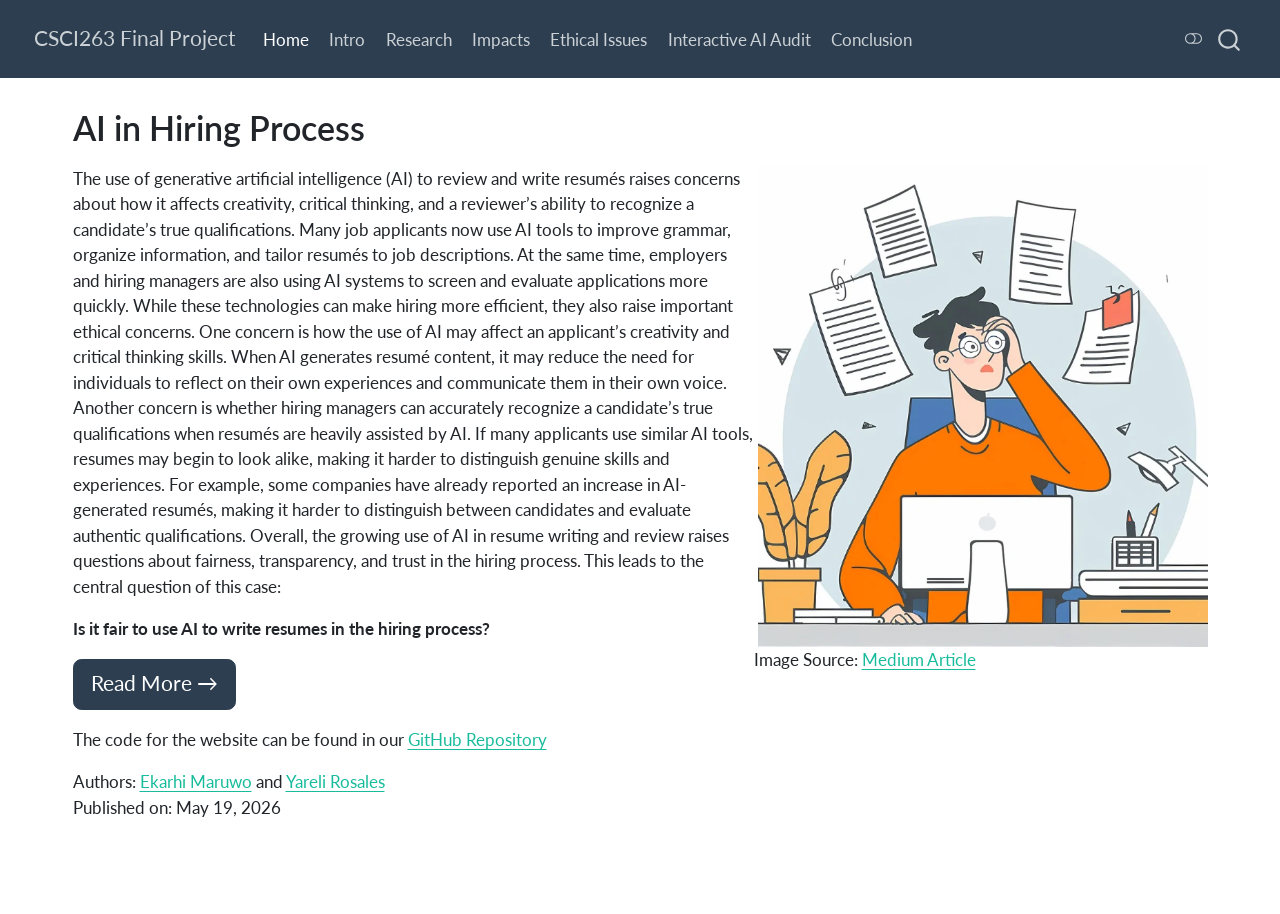
==== commit c5927b3a: "chnages in ethics tab" ====
--- a/docs/index.html
+++ b/docs/index.html
@@ -2,16 +2,13 @@
 <html xmlns="http://www.w3.org/1999/xhtml" lang="en" xml:lang="en"><head>
 
 <meta charset="utf-8">
-<meta name="generator" content="quarto-1.9.37">
+<meta name="generator" content="quarto-1.8.25">
 
 <meta name="viewport" content="width=device-width, initial-scale=1.0, user-scalable=yes">
 
 
 <title>AI in Hiring Process – CSCI263 Final Project</title>
 <style>
-/* Default styles provided by pandoc.
-** See https://pandoc.org/MANUAL.html#variables-for-html for config info.
-*/
 code{white-space: pre-wrap;}
 span.smallcaps{font-variant: small-caps;}
 div.columns{display: flex; gap: min(4vw, 1.5em);}
@@ -35,18 +32,19 @@
 <meta name="quarto:offset" content="./">
 <script src="site_libs/quarto-html/quarto.js" type="module"></script>
 <script src="site_libs/quarto-html/tabsets/tabsets.js" type="module"></script>
+<script src="site_libs/quarto-html/axe/axe-check.js" type="module"></script>
 <script src="site_libs/quarto-html/popper.min.js"></script>
 <script src="site_libs/quarto-html/tippy.umd.min.js"></script>
 <script src="site_libs/quarto-html/anchor.min.js"></script>
 <link href="site_libs/quarto-html/tippy.css" rel="stylesheet">
-<link href="site_libs/quarto-html/quarto-syntax-highlighting-7f8f88aac4f3542376d5c11b86a4c14d.css" rel="stylesheet" class="quarto-color-scheme" id="quarto-text-highlighting-styles">
-<link href="site_libs/quarto-html/quarto-syntax-highlighting-dark-d0ae9245876894da5ac7e18953ecc5cc.css" rel="stylesheet" class="quarto-color-scheme quarto-color-alternate" id="quarto-text-highlighting-styles">
-<link href="site_libs/quarto-html/quarto-syntax-highlighting-7f8f88aac4f3542376d5c11b86a4c14d.css" rel="stylesheet" class="quarto-color-scheme-extra" id="quarto-text-highlighting-styles">
+<link href="site_libs/quarto-html/quarto-syntax-highlighting-7b89279ff1a6dce999919e0e67d4d9ec.css" rel="stylesheet" class="quarto-color-scheme" id="quarto-text-highlighting-styles">
+<link href="site_libs/quarto-html/quarto-syntax-highlighting-dark-707d8167ce6003fca903bfe2be84ab7f.css" rel="stylesheet" class="quarto-color-scheme quarto-color-alternate" id="quarto-text-highlighting-styles">
+<link href="site_libs/quarto-html/quarto-syntax-highlighting-7b89279ff1a6dce999919e0e67d4d9ec.css" rel="stylesheet" class="quarto-color-scheme-extra" id="quarto-text-highlighting-styles">
 <script src="site_libs/bootstrap/bootstrap.min.js"></script>
 <link href="site_libs/bootstrap/bootstrap-icons.css" rel="stylesheet">
-<link href="site_libs/bootstrap/bootstrap-6033a600180109c3731f6a886c29932c.min.css" rel="stylesheet" append-hash="true" class="quarto-color-scheme" id="quarto-bootstrap" data-mode="light">
-<link href="site_libs/bootstrap/bootstrap-dark-5685cd926c25366c96d9f1407e584118.min.css" rel="stylesheet" append-hash="true" class="quarto-color-scheme quarto-color-alternate" id="quarto-bootstrap" data-mode="dark">
-<link href="site_libs/bootstrap/bootstrap-6033a600180109c3731f6a886c29932c.min.css" rel="stylesheet" append-hash="true" class="quarto-color-scheme-extra" id="quarto-bootstrap" data-mode="light">
+<link href="site_libs/bootstrap/bootstrap-f93c2b1f3f0577f377aefa4848a86a36.min.css" rel="stylesheet" append-hash="true" class="quarto-color-scheme" id="quarto-bootstrap" data-mode="light">
+<link href="site_libs/bootstrap/bootstrap-dark-0d4a9d19931feb4fee1ddab4b2489000.min.css" rel="stylesheet" append-hash="true" class="quarto-color-scheme quarto-color-alternate" id="quarto-bootstrap" data-mode="dark">
+<link href="site_libs/bootstrap/bootstrap-f93c2b1f3f0577f377aefa4848a86a36.min.css" rel="stylesheet" append-hash="true" class="quarto-color-scheme-extra" id="quarto-bootstrap" data-mode="light">
 <script id="quarto-search-options" type="application/json">{
   "location": "navbar",
   "copy-button": false,
@@ -248,6 +246,8 @@
     <nav class="navbar navbar-expand-lg " data-bs-theme="dark">
       <div class="navbar-container container-fluid">
       <div class="navbar-brand-container mx-auto">
+    <a href="./index.html" class="navbar-brand navbar-brand-logo">
+    </a>
     <a class="navbar-brand" href="./index.html">
     <span class="navbar-title">CSCI263 Final Project</span>
     </a>
--- a/docs/site_libs/quarto-html/quarto-syntax-highlighting-7b89279ff1a6dce999919e0e67d4d9ec.css
+++ b/docs/site_libs/quarto-html/quarto-syntax-highlighting-7b89279ff1a6dce999919e0e67d4d9ec.css
@@ -0,0 +1,236 @@
+/* quarto syntax highlight colors */
+:root {
+  --quarto-hl-ot-color: #003B4F;
+  --quarto-hl-at-color: #657422;
+  --quarto-hl-ss-color: #20794D;
+  --quarto-hl-an-color: #5E5E5E;
+  --quarto-hl-fu-color: #4758AB;
+  --quarto-hl-st-color: #20794D;
+  --quarto-hl-cf-color: #003B4F;
+  --quarto-hl-op-color: #5E5E5E;
+  --quarto-hl-er-color: #AD0000;
+  --quarto-hl-bn-color: #AD0000;
+  --quarto-hl-al-color: #AD0000;
+  --quarto-hl-va-color: #111111;
+  --quarto-hl-bu-color: inherit;
+  --quarto-hl-ex-color: inherit;
+  --quarto-hl-pp-color: #AD0000;
+  --quarto-hl-in-color: #5E5E5E;
+  --quarto-hl-vs-color: #20794D;
+  --quarto-hl-wa-color: #5E5E5E;
+  --quarto-hl-do-color: #5E5E5E;
+  --quarto-hl-im-color: #00769E;
+  --quarto-hl-ch-color: #20794D;
+  --quarto-hl-dt-color: #AD0000;
+  --quarto-hl-fl-color: #AD0000;
+  --quarto-hl-co-color: #5E5E5E;
+  --quarto-hl-cv-color: #5E5E5E;
+  --quarto-hl-cn-color: #8f5902;
+  --quarto-hl-sc-color: #5E5E5E;
+  --quarto-hl-dv-color: #AD0000;
+  --quarto-hl-kw-color: #003B4F;
+}
+
+/* other quarto variables */
+:root {
+  --quarto-font-monospace: SFMono-Regular, Menlo, Monaco, Consolas, "Liberation Mono", "Courier New", monospace;
+}
+
+/* syntax highlight based on Pandoc's rules */
+pre > code.sourceCode > span {
+  color: #003B4F;
+}
+
+code.sourceCode > span {
+  color: #003B4F;
+}
+
+div.sourceCode,
+div.sourceCode pre.sourceCode {
+  color: #003B4F;
+}
+
+/* Normal */
+code span {
+  color: #003B4F;
+}
+
+/* Alert */
+code span.al {
+  color: #AD0000;
+  font-style: inherit;
+}
+
+/* Annotation */
+code span.an {
+  color: #5E5E5E;
+  font-style: inherit;
+}
+
+/* Attribute */
+code span.at {
+  color: #657422;
+  font-style: inherit;
+}
+
+/* BaseN */
+code span.bn {
+  color: #AD0000;
+  font-style: inherit;
+}
+
+/* BuiltIn */
+code span.bu {
+  font-style: inherit;
+}
+
+/* ControlFlow */
+code span.cf {
+  color: #003B4F;
+  font-weight: bold;
+  font-style: inherit;
+}
+
+/* Char */
+code span.ch {
+  color: #20794D;
+  font-style: inherit;
+}
+
+/* Constant */
+code span.cn {
+  color: #8f5902;
+  font-style: inherit;
+}
+
+/* Comment */
+code span.co {
+  color: #5E5E5E;
+  font-style: inherit;
+}
+
+/* CommentVar */
+code span.cv {
+  color: #5E5E5E;
+  font-style: italic;
+}
+
+/* Documentation */
+code span.do {
+  color: #5E5E5E;
+  font-style: italic;
+}
+
+/* DataType */
+code span.dt {
+  color: #AD0000;
+  font-style: inherit;
+}
+
+/* DecVal */
+code span.dv {
+  color: #AD0000;
+  font-style: inherit;
+}
+
+/* Error */
+code span.er {
+  color: #AD0000;
+  font-style: inherit;
+}
+
+/* Extension */
+code span.ex {
+  font-style: inherit;
+}
+
+/* Float */
+code span.fl {
+  color: #AD0000;
+  font-style: inherit;
+}
+
+/* Function */
+code span.fu {
+  color: #4758AB;
+  font-style: inherit;
+}
+
+/* Import */
+code span.im {
+  color: #00769E;
+  font-style: inherit;
+}
+
+/* Information */
+code span.in {
+  color: #5E5E5E;
+  font-style: inherit;
+}
+
+/* Keyword */
+code span.kw {
+  color: #003B4F;
+  font-weight: bold;
+  font-style: inherit;
+}
+
+/* Operator */
+code span.op {
+  color: #5E5E5E;
+  font-style: inherit;
+}
+
+/* Other */
+code span.ot {
+  color: #003B4F;
+  font-style: inherit;
+}
+
+/* Preprocessor */
+code span.pp {
+  color: #AD0000;
+  font-style: inherit;
+}
+
+/* SpecialChar */
+code span.sc {
+  color: #5E5E5E;
+  font-style: inherit;
+}
+
+/* SpecialString */
+code span.ss {
+  color: #20794D;
+  font-style: inherit;
+}
+
+/* String */
+code span.st {
+  color: #20794D;
+  font-style: inherit;
+}
+
+/* Variable */
+code span.va {
+  color: #111111;
+  font-style: inherit;
+}
+
+/* VerbatimString */
+code span.vs {
+  color: #20794D;
+  font-style: inherit;
+}
+
+/* Warning */
+code span.wa {
+  color: #5E5E5E;
+  font-style: italic;
+}
+
+.prevent-inlining {
+  content: "</";
+}
+
+/*# sourceMappingURL=3944bc705cfaf4c80e56f77c5205168a.css.map */
--- a/docs/site_libs/quarto-html/quarto-syntax-highlighting-dark-707d8167ce6003fca903bfe2be84ab7f.css
+++ b/docs/site_libs/quarto-html/quarto-syntax-highlighting-dark-707d8167ce6003fca903bfe2be84ab7f.css
@@ -0,0 +1,219 @@
+/* quarto syntax highlight colors */
+:root {
+  --quarto-hl-al-color: #f07178;
+  --quarto-hl-an-color: #d4d0ab;
+  --quarto-hl-at-color: #00e0e0;
+  --quarto-hl-bn-color: #d4d0ab;
+  --quarto-hl-bu-color: #abe338;
+  --quarto-hl-ch-color: #abe338;
+  --quarto-hl-co-color: #f8f8f2;
+  --quarto-hl-cv-color: #ffd700;
+  --quarto-hl-cn-color: #ffd700;
+  --quarto-hl-cf-color: #ffa07a;
+  --quarto-hl-dt-color: #ffa07a;
+  --quarto-hl-dv-color: #d4d0ab;
+  --quarto-hl-do-color: #f8f8f2;
+  --quarto-hl-er-color: #f07178;
+  --quarto-hl-ex-color: #00e0e0;
+  --quarto-hl-fl-color: #d4d0ab;
+  --quarto-hl-fu-color: #ffa07a;
+  --quarto-hl-im-color: #abe338;
+  --quarto-hl-in-color: #d4d0ab;
+  --quarto-hl-kw-color: #ffa07a;
+  --quarto-hl-op-color: #ffa07a;
+  --quarto-hl-ot-color: #00e0e0;
+  --quarto-hl-pp-color: #dcc6e0;
+  --quarto-hl-re-color: #00e0e0;
+  --quarto-hl-sc-color: #abe338;
+  --quarto-hl-ss-color: #abe338;
+  --quarto-hl-st-color: #abe338;
+  --quarto-hl-va-color: #00e0e0;
+  --quarto-hl-vs-color: #abe338;
+  --quarto-hl-wa-color: #dcc6e0;
+}
+
+/* other quarto variables */
+:root {
+  --quarto-font-monospace: SFMono-Regular, Menlo, Monaco, Consolas, "Liberation Mono", "Courier New", monospace;
+}
+
+/* syntax highlight based on Pandoc's rules */
+pre > code.sourceCode > span {
+  color: #f8f8f2;
+}
+
+code.sourceCode > span {
+  color: #f8f8f2;
+}
+
+div.sourceCode,
+div.sourceCode pre.sourceCode {
+  color: #f8f8f2;
+}
+
+/* Normal */
+code span {
+  color: #f8f8f2;
+}
+
+/* Alert */
+code span.al {
+  color: #f07178;
+}
+
+/* Annotation */
+code span.an {
+  color: #d4d0ab;
+}
+
+/* Attribute */
+code span.at {
+  color: #00e0e0;
+}
+
+/* BaseN */
+code span.bn {
+  color: #d4d0ab;
+}
+
+/* BuiltIn */
+code span.bu {
+  color: #abe338;
+}
+
+/* ControlFlow */
+code span.cf {
+  font-weight: bold;
+  color: #ffa07a;
+}
+
+/* Char */
+code span.ch {
+  color: #abe338;
+}
+
+/* Constant */
+code span.cn {
+  color: #ffd700;
+}
+
+/* Comment */
+code span.co {
+  font-style: italic;
+  color: #f8f8f2;
+}
+
+/* CommentVar */
+code span.cv {
+  color: #ffd700;
+}
+
+/* Documentation */
+code span.do {
+  color: #f8f8f2;
+}
+
+/* DataType */
+code span.dt {
+  color: #ffa07a;
+}
+
+/* DecVal */
+code span.dv {
+  color: #d4d0ab;
+}
+
+/* Error */
+code span.er {
+  color: #f07178;
+  text-decoration: underline;
+}
+
+/* Extension */
+code span.ex {
+  font-weight: bold;
+  color: #00e0e0;
+}
+
+/* Float */
+code span.fl {
+  color: #d4d0ab;
+}
+
+/* Function */
+code span.fu {
+  color: #ffa07a;
+}
+
+/* Import */
+code span.im {
+  color: #abe338;
+}
+
+/* Information */
+code span.in {
+  color: #d4d0ab;
+}
+
+/* Keyword */
+code span.kw {
+  font-weight: bold;
+  color: #ffa07a;
+}
+
+/* Operator */
+code span.op {
+  color: #ffa07a;
+}
+
+/* Other */
+code span.ot {
+  color: #00e0e0;
+}
+
+/* Preprocessor */
+code span.pp {
+  color: #dcc6e0;
+}
+
+/* RegionMarker */
+code span.re {
+  background-color: #f8f8f2;
+  color: #00e0e0;
+}
+
+/* SpecialChar */
+code span.sc {
+  color: #abe338;
+}
+
+/* SpecialString */
+code span.ss {
+  color: #abe338;
+}
+
+/* String */
+code span.st {
+  color: #abe338;
+}
+
+/* Variable */
+code span.va {
+  color: #00e0e0;
+}
+
+/* VerbatimString */
+code span.vs {
+  color: #abe338;
+}
+
+/* Warning */
+code span.wa {
+  color: #dcc6e0;
+}
+
+.prevent-inlining {
+  content: "</";
+}
+
+/*# sourceMappingURL=f5ab3bb6f5ded8da9f12dd3a91d3da26.css.map */
--- a/docs/site_libs/quarto-html/quarto-syntax-highlighting-7b89279ff1a6dce999919e0e67d4d9ec.css
+++ b/docs/site_libs/quarto-html/quarto-syntax-highlighting-7b89279ff1a6dce999919e0e67d4d9ec.css
@@ -0,0 +1,236 @@
+/* quarto syntax highlight colors */
+:root {
+  --quarto-hl-ot-color: #003B4F;
+  --quarto-hl-at-color: #657422;
+  --quarto-hl-ss-color: #20794D;
+  --quarto-hl-an-color: #5E5E5E;
+  --quarto-hl-fu-color: #4758AB;
+  --quarto-hl-st-color: #20794D;
+  --quarto-hl-cf-color: #003B4F;
+  --quarto-hl-op-color: #5E5E5E;
+  --quarto-hl-er-color: #AD0000;
+  --quarto-hl-bn-color: #AD0000;
+  --quarto-hl-al-color: #AD0000;
+  --quarto-hl-va-color: #111111;
+  --quarto-hl-bu-color: inherit;
+  --quarto-hl-ex-color: inherit;
+  --quarto-hl-pp-color: #AD0000;
+  --quarto-hl-in-color: #5E5E5E;
+  --quarto-hl-vs-color: #20794D;
+  --quarto-hl-wa-color: #5E5E5E;
+  --quarto-hl-do-color: #5E5E5E;
+  --quarto-hl-im-color: #00769E;
+  --quarto-hl-ch-color: #20794D;
+  --quarto-hl-dt-color: #AD0000;
+  --quarto-hl-fl-color: #AD0000;
+  --quarto-hl-co-color: #5E5E5E;
+  --quarto-hl-cv-color: #5E5E5E;
+  --quarto-hl-cn-color: #8f5902;
+  --quarto-hl-sc-color: #5E5E5E;
+  --quarto-hl-dv-color: #AD0000;
+  --quarto-hl-kw-color: #003B4F;
+}
+
+/* other quarto variables */
+:root {
+  --quarto-font-monospace: SFMono-Regular, Menlo, Monaco, Consolas, "Liberation Mono", "Courier New", monospace;
+}
+
+/* syntax highlight based on Pandoc's rules */
+pre > code.sourceCode > span {
+  color: #003B4F;
+}
+
+code.sourceCode > span {
+  color: #003B4F;
+}
+
+div.sourceCode,
+div.sourceCode pre.sourceCode {
+  color: #003B4F;
+}
+
+/* Normal */
+code span {
+  color: #003B4F;
+}
+
+/* Alert */
+code span.al {
+  color: #AD0000;
+  font-style: inherit;
+}
+
+/* Annotation */
+code span.an {
+  color: #5E5E5E;
+  font-style: inherit;
+}
+
+/* Attribute */
+code span.at {
+  color: #657422;
+  font-style: inherit;
+}
+
+/* BaseN */
+code span.bn {
+  color: #AD0000;
+  font-style: inherit;
+}
+
+/* BuiltIn */
+code span.bu {
+  font-style: inherit;
+}
+
+/* ControlFlow */
+code span.cf {
+  color: #003B4F;
+  font-weight: bold;
+  font-style: inherit;
+}
+
+/* Char */
+code span.ch {
+  color: #20794D;
+  font-style: inherit;
+}
+
+/* Constant */
+code span.cn {
+  color: #8f5902;
+  font-style: inherit;
+}
+
+/* Comment */
+code span.co {
+  color: #5E5E5E;
+  font-style: inherit;
+}
+
+/* CommentVar */
+code span.cv {
+  color: #5E5E5E;
+  font-style: italic;
+}
+
+/* Documentation */
+code span.do {
+  color: #5E5E5E;
+  font-style: italic;
+}
+
+/* DataType */
+code span.dt {
+  color: #AD0000;
+  font-style: inherit;
+}
+
+/* DecVal */
+code span.dv {
+  color: #AD0000;
+  font-style: inherit;
+}
+
+/* Error */
+code span.er {
+  color: #AD0000;
+  font-style: inherit;
+}
+
+/* Extension */
+code span.ex {
+  font-style: inherit;
+}
+
+/* Float */
+code span.fl {
+  color: #AD0000;
+  font-style: inherit;
+}
+
+/* Function */
+code span.fu {
+  color: #4758AB;
+  font-style: inherit;
+}
+
+/* Import */
+code span.im {
+  color: #00769E;
+  font-style: inherit;
+}
+
+/* Information */
+code span.in {
+  color: #5E5E5E;
+  font-style: inherit;
+}
+
+/* Keyword */
+code span.kw {
+  color: #003B4F;
+  font-weight: bold;
+  font-style: inherit;
+}
+
+/* Operator */
+code span.op {
+  color: #5E5E5E;
+  font-style: inherit;
+}
+
+/* Other */
+code span.ot {
+  color: #003B4F;
+  font-style: inherit;
+}
+
+/* Preprocessor */
+code span.pp {
+  color: #AD0000;
+  font-style: inherit;
+}
+
+/* SpecialChar */
+code span.sc {
+  color: #5E5E5E;
+  font-style: inherit;
+}
+
+/* SpecialString */
+code span.ss {
+  color: #20794D;
+  font-style: inherit;
+}
+
+/* String */
+code span.st {
+  color: #20794D;
+  font-style: inherit;
+}
+
+/* Variable */
+code span.va {
+  color: #111111;
+  font-style: inherit;
+}
+
+/* VerbatimString */
+code span.vs {
+  color: #20794D;
+  font-style: inherit;
+}
+
+/* Warning */
+code span.wa {
+  color: #5E5E5E;
+  font-style: italic;
+}
+
+.prevent-inlining {
+  content: "</";
+}
+
+/*# sourceMappingURL=3944bc705cfaf4c80e56f77c5205168a.css.map */
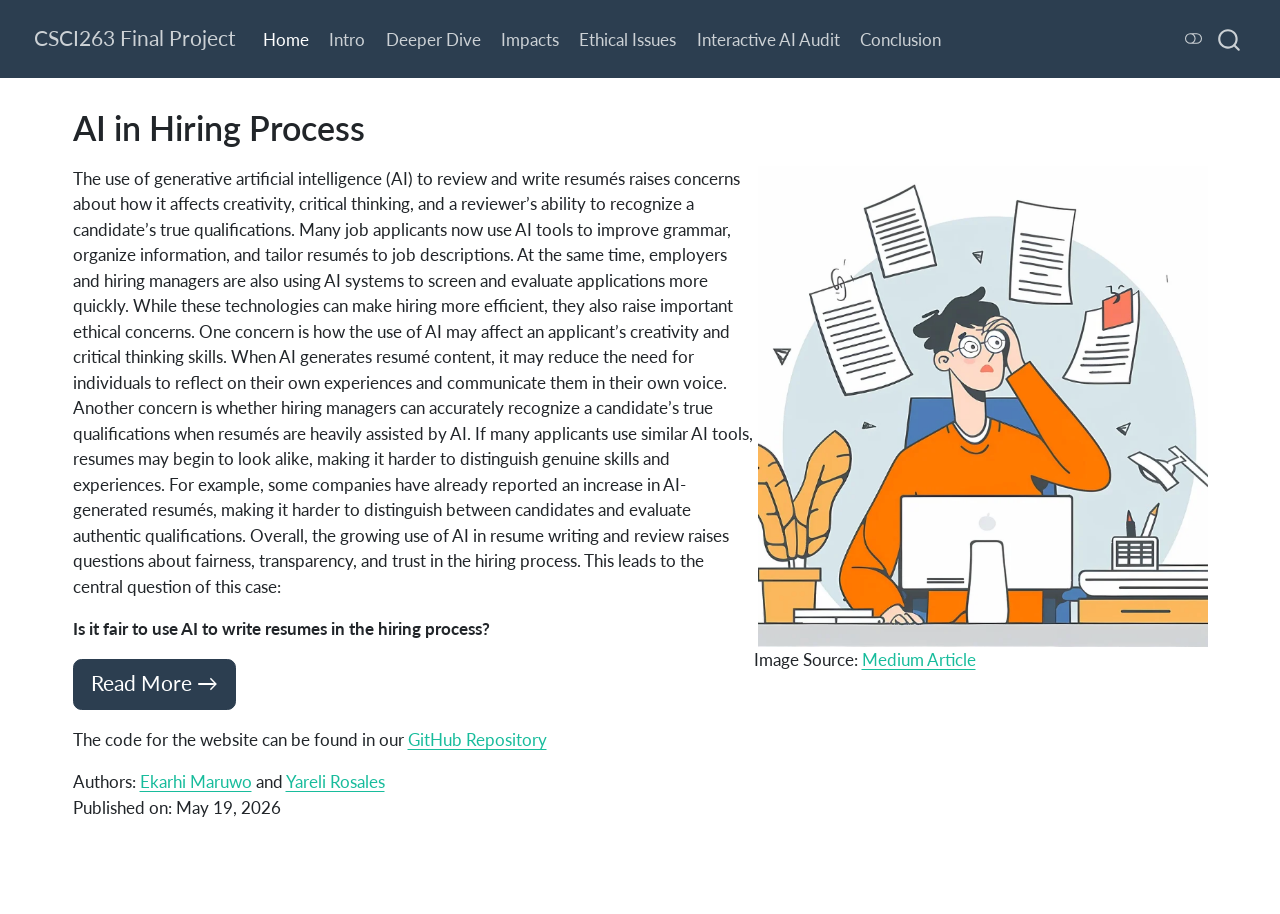
==== commit ecba31f2: "changes to ethics tab" ====
--- a/docs/index.html
+++ b/docs/index.html
@@ -268,7 +268,7 @@
   </li>  
   <li class="nav-item">
     <a class="nav-link" href="./research.html"> 
-<span class="menu-text">Research</span></a>
+<span class="menu-text">Deeper Dive</span></a>
   </li>  
   <li class="nav-item">
     <a class="nav-link" href="./impacts.html"> 
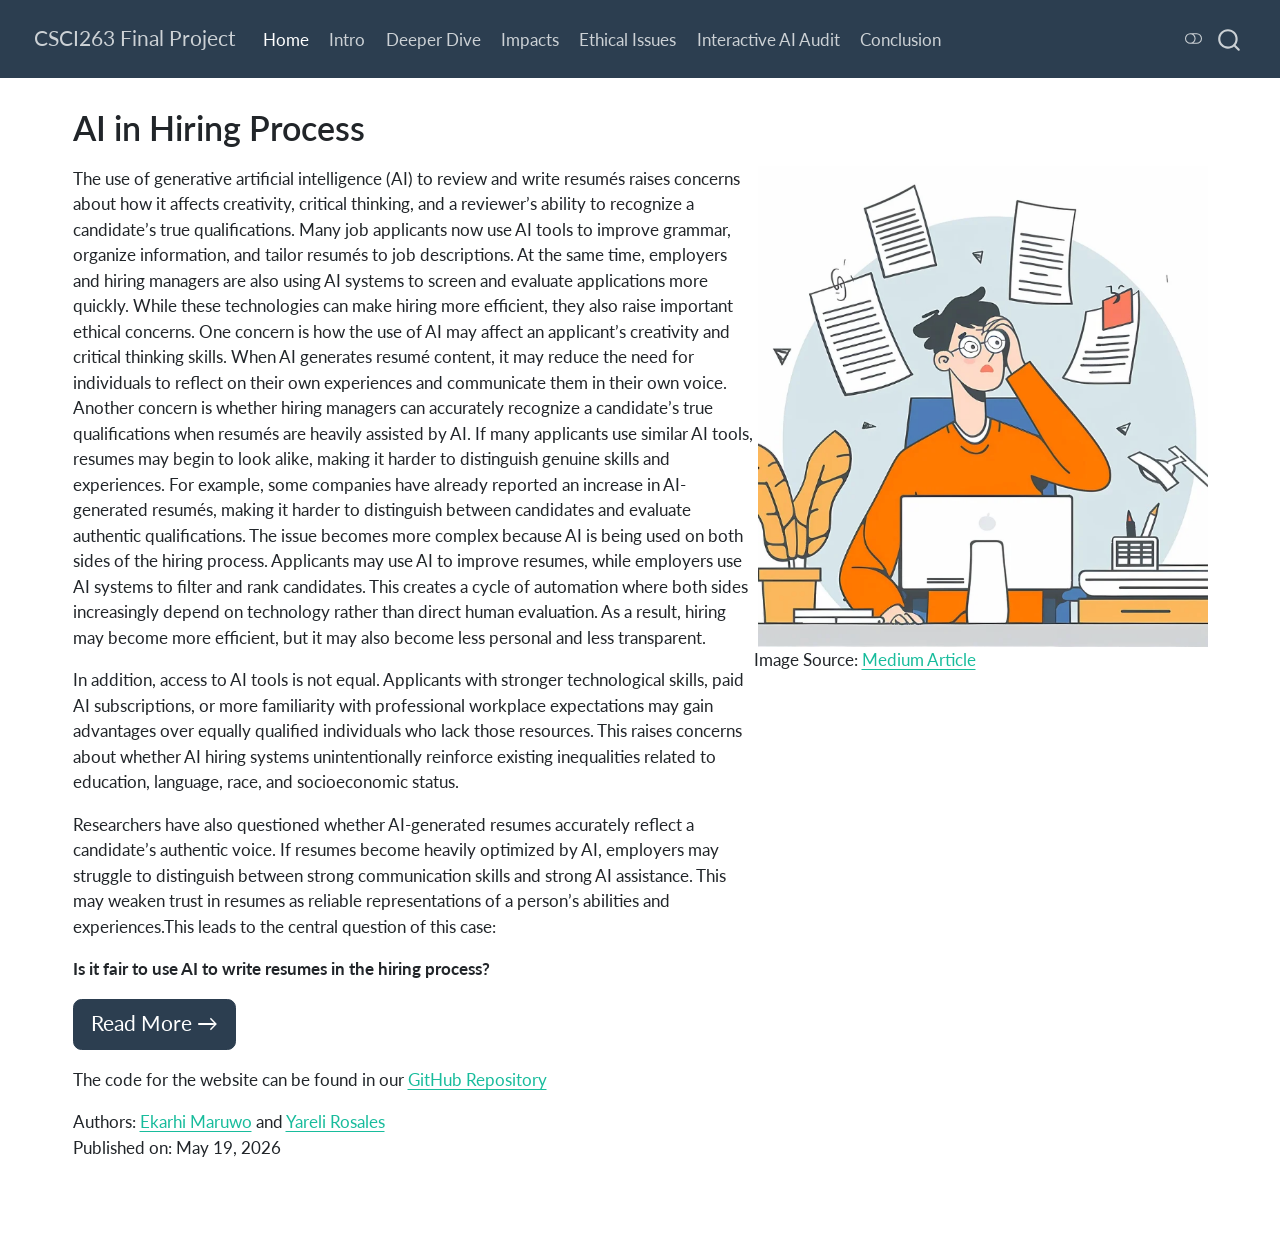
==== commit a7909870: "more research and reflection added" ====
--- a/docs/index.html
+++ b/docs/index.html
@@ -326,7 +326,9 @@
 
 <div class="columns">
 <div class="column" style="width:60%;">
-<p>The use of generative artificial intelligence (AI) to review and write resumés raises concerns about how it affects creativity, critical thinking, and a reviewer’s ability to recognize a candidate’s true qualifications. Many job applicants now use AI tools to improve grammar, organize information, and tailor resumés to job descriptions. At the same time, employers and hiring managers are also using AI systems to screen and evaluate applications more quickly. While these technologies can make hiring more efficient, they also raise important ethical concerns. One concern is how the use of AI may affect an applicant’s creativity and critical thinking skills. When AI generates resumé content, it may reduce the need for individuals to reflect on their own experiences and communicate them in their own voice. Another concern is whether hiring managers can accurately recognize a candidate’s true qualifications when resumés are heavily assisted by AI. If many applicants use similar AI tools, resumes may begin to look alike, making it harder to distinguish genuine skills and experiences. For example, some companies have already reported an increase in AI-generated resumés, making it harder to distinguish between candidates and evaluate authentic qualifications. Overall, the growing use of AI in resume writing and review raises questions about fairness, transparency, and trust in the hiring process. This leads to the central question of this case:</p>
+<p>The use of generative artificial intelligence (AI) to review and write resumés raises concerns about how it affects creativity, critical thinking, and a reviewer’s ability to recognize a candidate’s true qualifications. Many job applicants now use AI tools to improve grammar, organize information, and tailor resumés to job descriptions. At the same time, employers and hiring managers are also using AI systems to screen and evaluate applications more quickly. While these technologies can make hiring more efficient, they also raise important ethical concerns. One concern is how the use of AI may affect an applicant’s creativity and critical thinking skills. When AI generates resumé content, it may reduce the need for individuals to reflect on their own experiences and communicate them in their own voice. Another concern is whether hiring managers can accurately recognize a candidate’s true qualifications when resumés are heavily assisted by AI. If many applicants use similar AI tools, resumes may begin to look alike, making it harder to distinguish genuine skills and experiences. For example, some companies have already reported an increase in AI-generated resumés, making it harder to distinguish between candidates and evaluate authentic qualifications. The issue becomes more complex because AI is being used on both sides of the hiring process. Applicants may use AI to improve resumes, while employers use AI systems to filter and rank candidates. This creates a cycle of automation where both sides increasingly depend on technology rather than direct human evaluation. As a result, hiring may become more efficient, but it may also become less personal and less transparent.</p>
+<p>In addition, access to AI tools is not equal. Applicants with stronger technological skills, paid AI subscriptions, or more familiarity with professional workplace expectations may gain advantages over equally qualified individuals who lack those resources. This raises concerns about whether AI hiring systems unintentionally reinforce existing inequalities related to education, language, race, and socioeconomic status.</p>
+<p>Researchers have also questioned whether AI-generated resumes accurately reflect a candidate’s authentic voice. If resumes become heavily optimized by AI, employers may struggle to distinguish between strong communication skills and strong AI assistance. This may weaken trust in resumes as reliable representations of a person’s abilities and experiences.This leads to the central question of this case:</p>
 <p><strong>Is it fair to use AI to write resumes in the hiring process? </strong></p>
 <p><a href="intro.html" class="btn btn-primary btn-lg" role="button"> Read More → </a></p>
 </div><div class="column" style="width:40%;">
